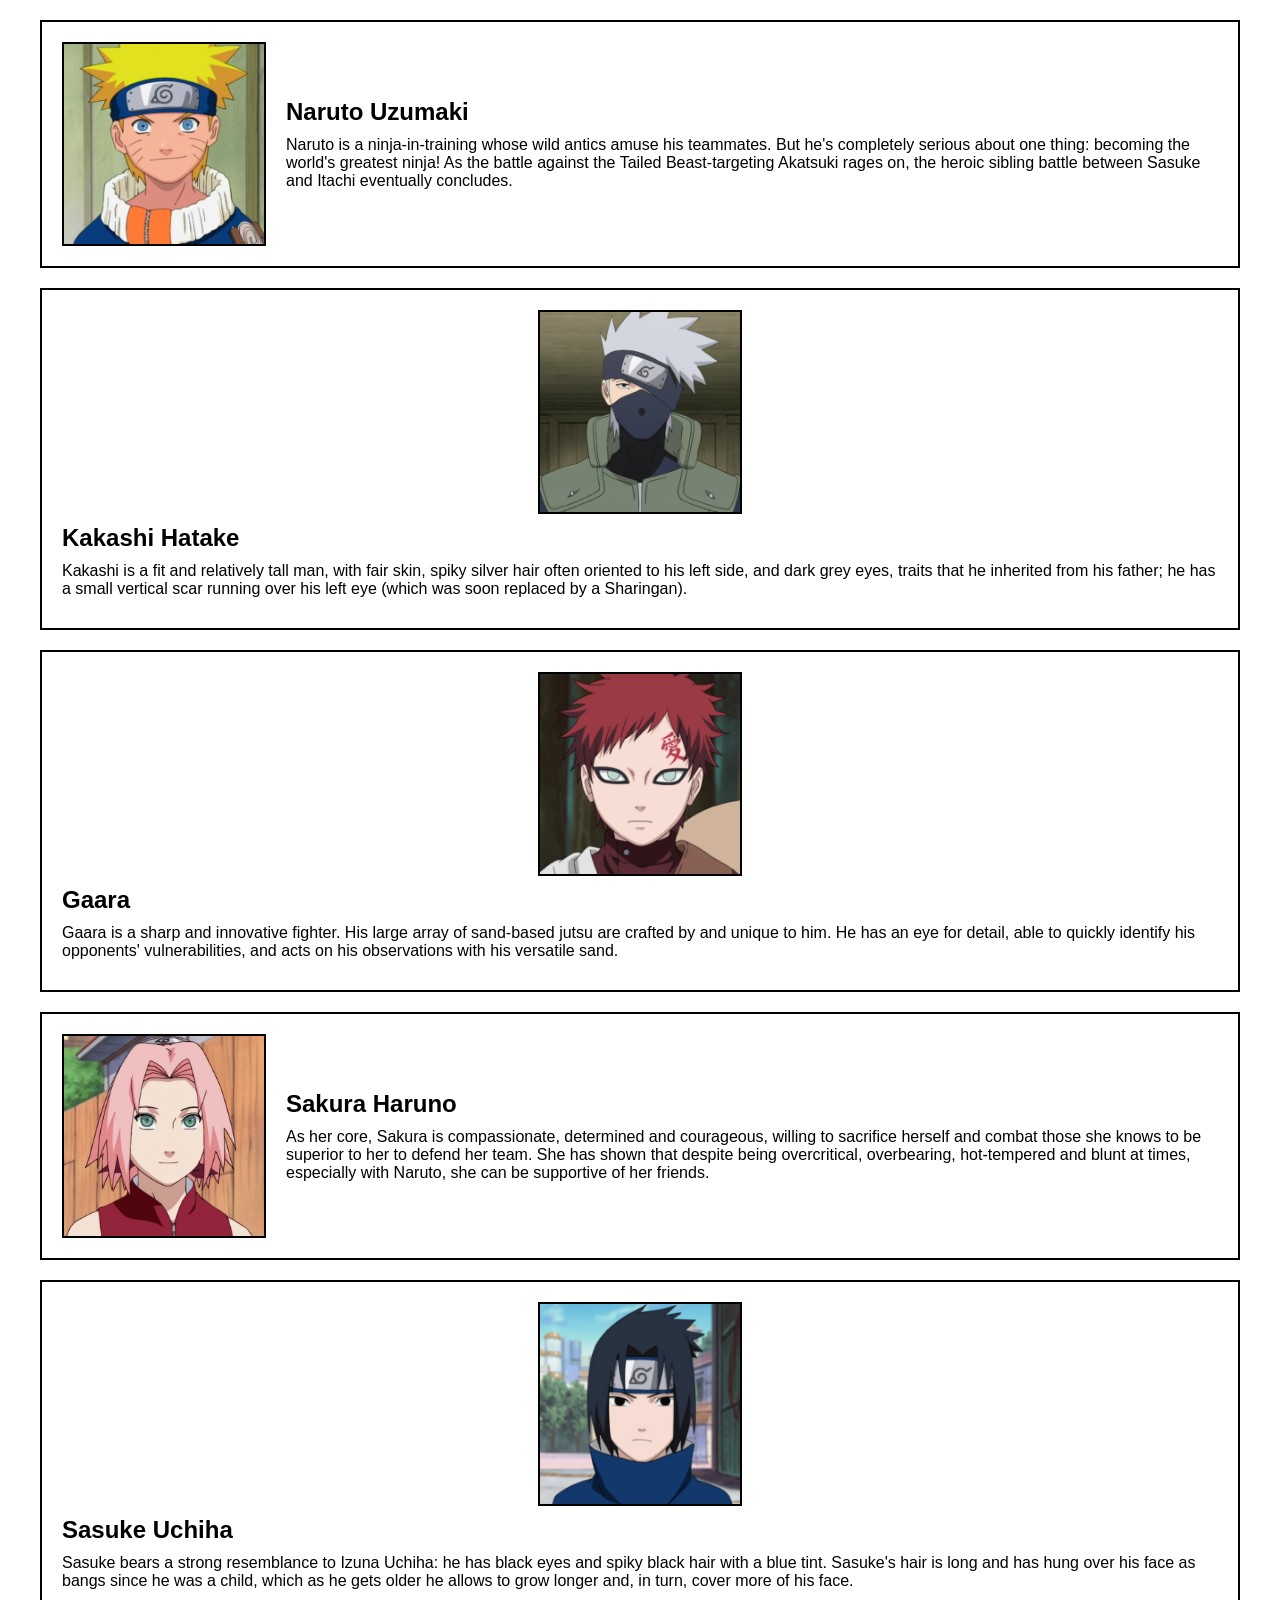
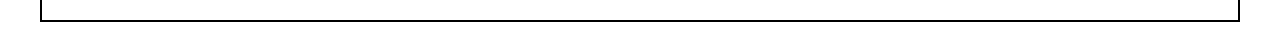
==== index.html @ 1c74bc89 "Update index.html" ====
<!DOCTYPE html>
<html lang="en">
<head>
    <meta charset="UTF-8">
    <meta name="viewport" content="width=device-width, initial-scale=1.0">
    <title>Naruto Shippuden Characters</title>
    <link rel="stylesheet" href="styles.css">
</head>
<body>
    <div class="container">
        <div class="character horizontal">
            <img src="naruto2.webp" alt="Character Image">
            <div>
                <h2>Naruto Uzumaki</h2>
                <p>Naruto is a ninja-in-training whose wild antics amuse his teammates. But he's completely serious about one thing: becoming the world's greatest ninja! As the battle against the Tailed Beast-targeting Akatsuki rages on, the heroic sibling battle between Sasuke and Itachi eventually concludes.</p>
            </div>
        </div>
        <div class="character">
            <img src="kakashi.webp" alt="Character Image">
            <div>
                <h2>Kakashi Hatake</h2>
                <p>Kakashi is a fit and relatively tall man, with fair skin, spiky silver hair often oriented to his left side, and dark grey eyes, traits that he inherited from his father; he has a small vertical scar running over his left eye (which was soon replaced by a Sharingan).</p>
            </div>
        </div>
        <div class="character">
            <img src="gaara.webp" alt="Character Image">
            <div>
                <h2>Gaara</h2>
                <p>Gaara is a sharp and innovative fighter. His large array of sand-based jutsu are crafted by and unique to him. He has an eye for detail, able to quickly identify his opponents' vulnerabilities, and acts on his observations with his versatile sand.</p>
            </div>
        </div>
        <div class="character horizontal">
            <img src="sakura.webp" alt="Character Image">
            <div>
                <h2>Sakura Haruno</h2>
                <p>As her core, Sakura is compassionate, determined and courageous, willing to sacrifice herself and combat those she knows to be superior to her to defend her team. She has shown that despite being overcritical, overbearing, hot-tempered and blunt at times, especially with Naruto, she can be supportive of her friends.</p>
            </div>
        </div>
        <div class="character">
            <img src="sasuke.webp" alt="Character Image">
            <div>
                <h2>Sasuke Uchiha</h2>
                <p>Sasuke bears a strong resemblance to Izuna Uchiha: he has black eyes and spiky black hair with a blue tint. Sasuke's hair is long and has hung over his face as bangs since he was a child, which as he gets older he allows to grow longer and, in turn, cover more of his face.</p>
            </div>
        </div>
    </div>
</body>
</html>
---- styles.css ----
body {
   font-family: Arial, sans-serif;
   margin: 0;
   padding: 0;
   display: flex;
   justify-content: center;
}
.container {
   display: flex;
   flex-direction: column;
   align-items: center;
   gap: 20px;
   padding: 20px;
   width: 100%;
   max-width: 1200px;
}
.character {
   display: flex;
   flex-direction: column;
   align-items: center;
   border: 2px solid #000;
   padding: 20px;
   width: 100%;
   box-sizing: border-box;
}
.character img {
   width: 200px;
   height: 200px;
   object-fit: cover;
   border: 2px solid #000;
}
.character.horizontal {
   flex-direction: row;
   justify-content: flex-start;
}
.character.horizontal img {
   margin-right: 20px;
}
.character div {
   text-align: left;
}
h2 {
   margin: 10px 0;
}
h3 {
   margin: 5px 0;
   color: #555;
}
p {
   margin: 10px 0;
}
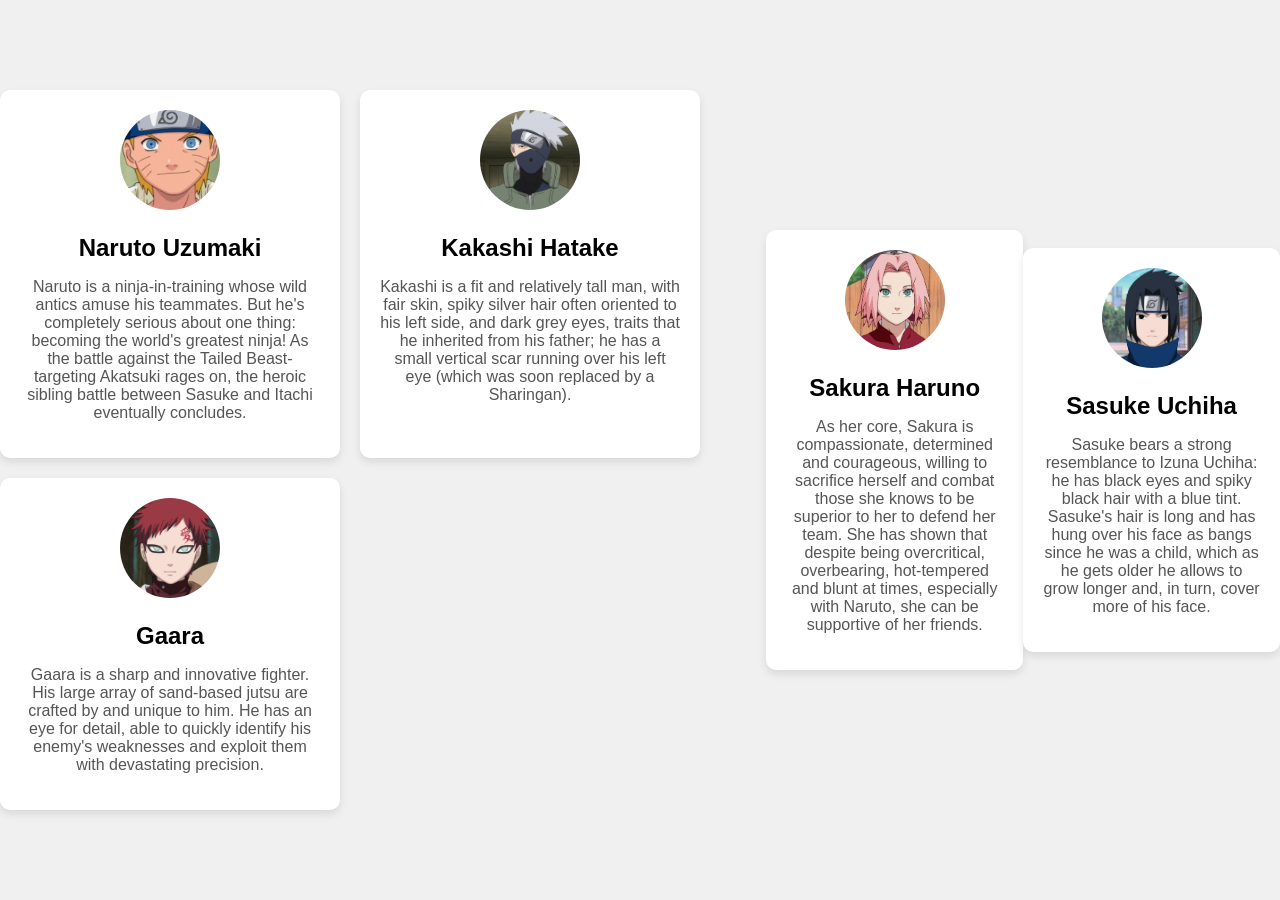
==== commit 5b487e00: "Update index.html" ====
--- a/index.html
+++ b/index.html
@@ -3,45 +3,37 @@
 <head>
     <meta charset="UTF-8">
     <meta name="viewport" content="width=device-width, initial-scale=1.0">
-    <title>Naruto Shippuden Characters</title>
+    <title>Character Profiles</title>
     <link rel="stylesheet" href="styles.css">
 </head>
 <body>
     <div class="container">
-        <div class="character horizontal">
-            <img src="naruto2.webp" alt="Character Image">
-            <div>
-                <h2>Naruto Uzumaki</h2>
-                <p>Naruto is a ninja-in-training whose wild antics amuse his teammates. But he's completely serious about one thing: becoming the world's greatest ninja! As the battle against the Tailed Beast-targeting Akatsuki rages on, the heroic sibling battle between Sasuke and Itachi eventually concludes.</p>
-            </div>
+        <div class="card">
+            <img src="naruto.webp" alt="Naruto Uzumaki">
+            <h2>Naruto Uzumaki</h2>
+            <p>Naruto is a ninja-in-training whose wild antics amuse his teammates. But he's completely serious about one thing: becoming the world's greatest ninja! As the battle against the Tailed Beast-targeting Akatsuki rages on, the heroic sibling battle between Sasuke and Itachi eventually concludes.</p>
         </div>
-        <div class="character">
-            <img src="kakashi.webp" alt="Character Image">
-            <div>
-                <h2>Kakashi Hatake</h2>
-                <p>Kakashi is a fit and relatively tall man, with fair skin, spiky silver hair often oriented to his left side, and dark grey eyes, traits that he inherited from his father; he has a small vertical scar running over his left eye (which was soon replaced by a Sharingan).</p>
-            </div>
+        <div class="card">
+            <img src="kakashi.webp" alt="Kakashi Hatake">
+            <h2>Kakashi Hatake</h2>
+            <p>Kakashi is a fit and relatively tall man, with fair skin, spiky silver hair often oriented to his left side, and dark grey eyes, traits that he inherited from his father; he has a small vertical scar running over his left eye (which was soon replaced by a Sharingan).</p>
         </div>
-        <div class="character">
-            <img src="gaara.webp" alt="Character Image">
-            <div>
-                <h2>Gaara</h2>
-                <p>Gaara is a sharp and innovative fighter. His large array of sand-based jutsu are crafted by and unique to him. He has an eye for detail, able to quickly identify his opponents' vulnerabilities, and acts on his observations with his versatile sand.</p>
-            </div>
+        <div class="card">
+            <img src="gaara.webp" alt="Gaara">
+            <h2>Gaara</h2>
+            <p>Gaara is a sharp and innovative fighter. His large array of sand-based jutsu are crafted by and unique to him. He has an eye for detail, able to quickly identify his enemy's weaknesses and exploit them with devastating precision.</p>
         </div>
-        <div class="character horizontal">
-            <img src="sakura.webp" alt="Character Image">
-            <div>
-                <h2>Sakura Haruno</h2>
-                <p>As her core, Sakura is compassionate, determined and courageous, willing to sacrifice herself and combat those she knows to be superior to her to defend her team. She has shown that despite being overcritical, overbearing, hot-tempered and blunt at times, especially with Naruto, she can be supportive of her friends.</p>
-            </div>
+    </div>
+      <div class="card">
+            <img src="sakura.webp" alt="Sakura">
+            <h2>Sakura Haruno</h2>
+            <p>As her core, Sakura is compassionate, determined and courageous, willing to sacrifice herself and combat those she knows to be superior to her to defend her team. She has shown that despite being overcritical, overbearing, hot-tempered and blunt at times, especially with Naruto, she can be supportive of her friends.</p>
         </div>
-        <div class="character">
-            <img src="sasuke.webp" alt="Character Image">
-            <div>
-                <h2>Sasuke Uchiha</h2>
-                <p>Sasuke bears a strong resemblance to Izuna Uchiha: he has black eyes and spiky black hair with a blue tint. Sasuke's hair is long and has hung over his face as bangs since he was a child, which as he gets older he allows to grow longer and, in turn, cover more of his face.</p>
-            </div>
+    <div class="card">
+            <img src="sasuke.webp" alt="Sasuke">
+            <h2>Sasuke Uchiha</h2>
+            <p>Sasuke bears a strong resemblance to Izuna Uchiha: he has black eyes and spiky black hair with a blue tint. Sasuke's hair is long and has hung over his face as bangs since he was a child, which as he gets older he allows to grow longer and, in turn, cover more of his face.</p>
+        </div>
         </div>
     </div>
 </body>
--- a/styles.css
+++ b/styles.css
@@ -1,51 +1,41 @@
 body {
-   font-family: Arial, sans-serif;
-   margin: 0;
-   padding: 0;
-   display: flex;
-   justify-content: center;
+    font-family: Arial, sans-serif;
+    background-color: #f0f0f0;
+    display: flex;
+    justify-content: center;
+    align-items: center;
+    height: 100vh;
+    margin: 0;
 }
+
 .container {
-   display: flex;
-   flex-direction: column;
-   align-items: center;
-   gap: 20px;
-   padding: 20px;
-   width: 100%;
-   max-width: 1200px;
+    display: flex;
+    flex-wrap: wrap;
+    gap: 20px;
 }
-.character {
-   display: flex;
-   flex-direction: column;
-   align-items: center;
-   border: 2px solid #000;
-   padding: 20px;
-   width: 100%;
-   box-sizing: border-box;
+
+.card {
+    background-color: white;
+    border-radius: 10px;
+    box-shadow: 0 4px 8px rgba(0, 0, 0, 0.1);
+    overflow: hidden;
+    width: 300px;
+    padding: 20px;
+    text-align: center;
 }
-.character img {
-   width: 200px;
-   height: 200px;
-   object-fit: cover;
-   border: 2px solid #000;
+
+.card img {
+    width: 100px;
+    height: 100px;
+    border-radius: 50%;
+    object-fit: cover;
+    margin-bottom: 20px;
 }
-.character.horizontal {
-   flex-direction: row;
-   justify-content: flex-start;
+
+.card h2 {
+    margin: 0 0 10px;
 }
-.character.horizontal img {
-   margin-right: 20px;
+
+.card p {
+    color: #555;
 }
-.character div {
-   text-align: left;
-}
-h2 {
-   margin: 10px 0;
-}
-h3 {
-   margin: 5px 0;
-   color: #555;
-}
-p {
-   margin: 10px 0;
-}
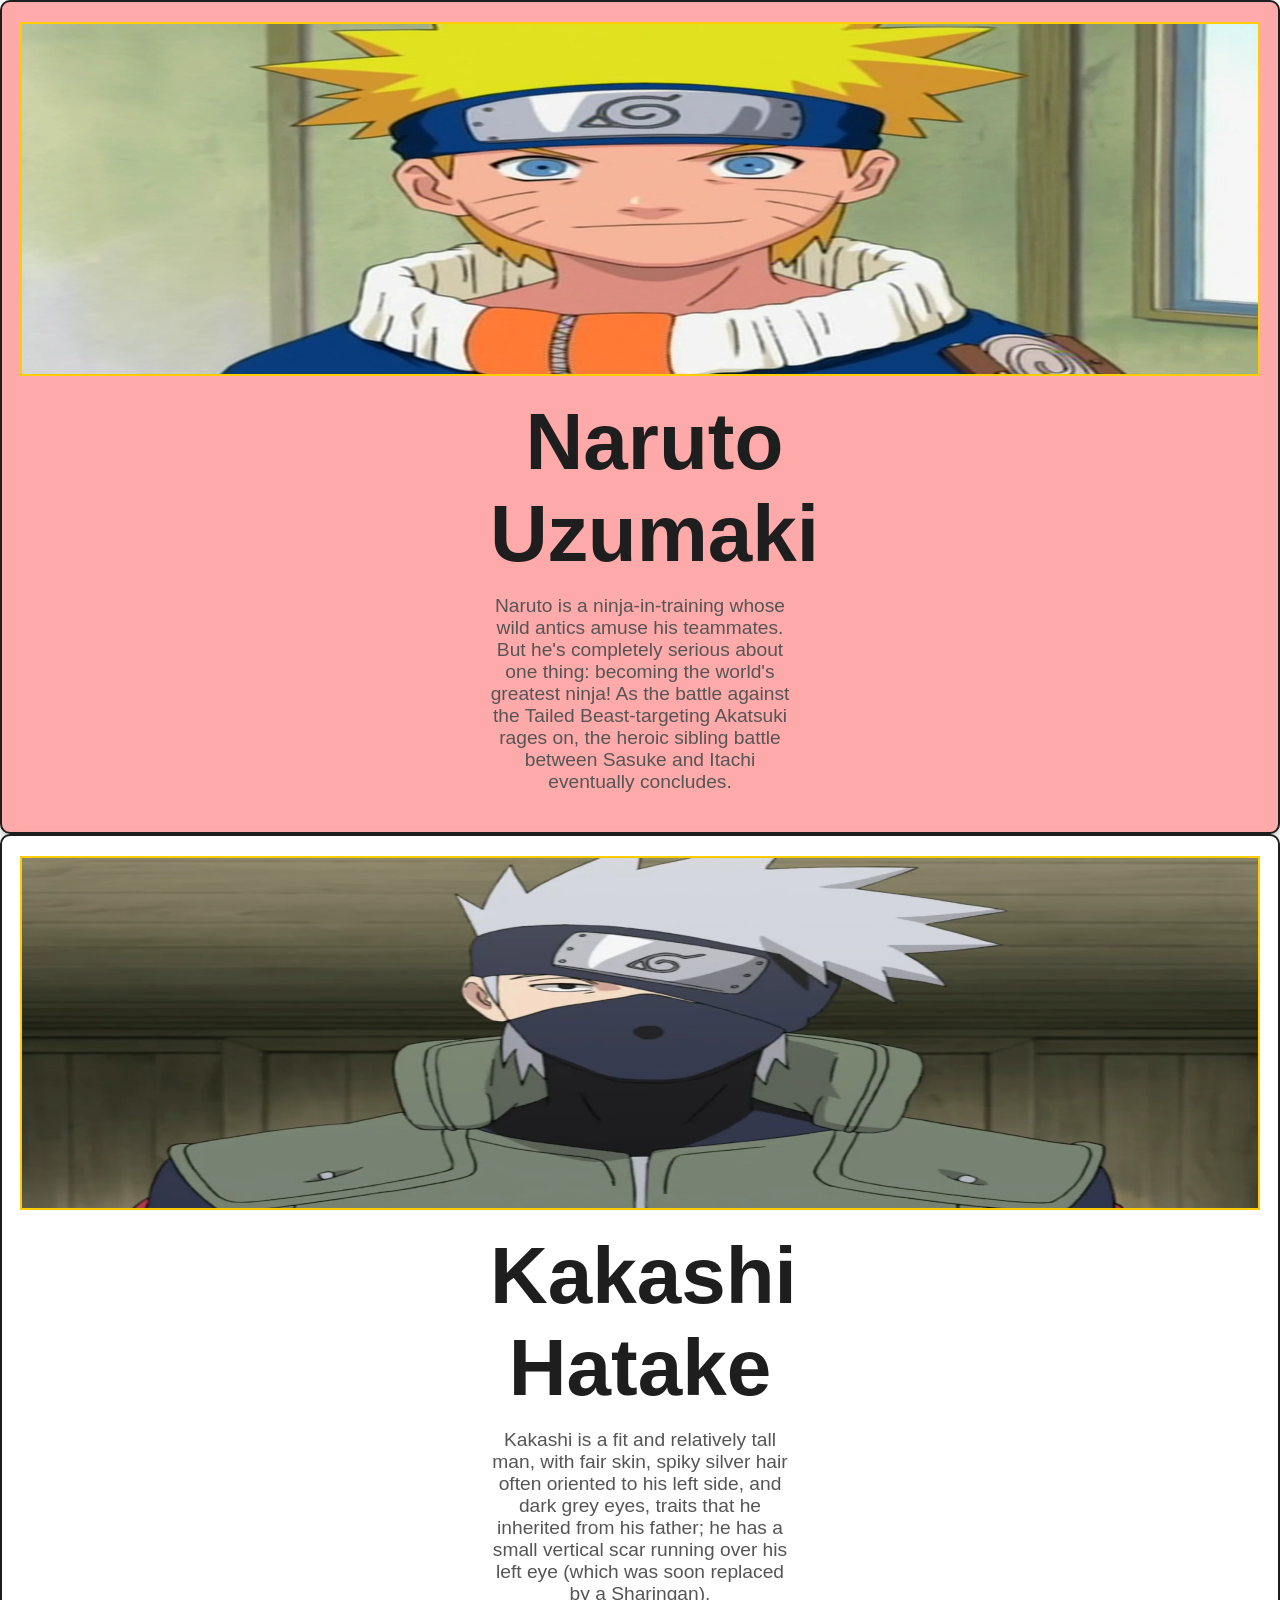
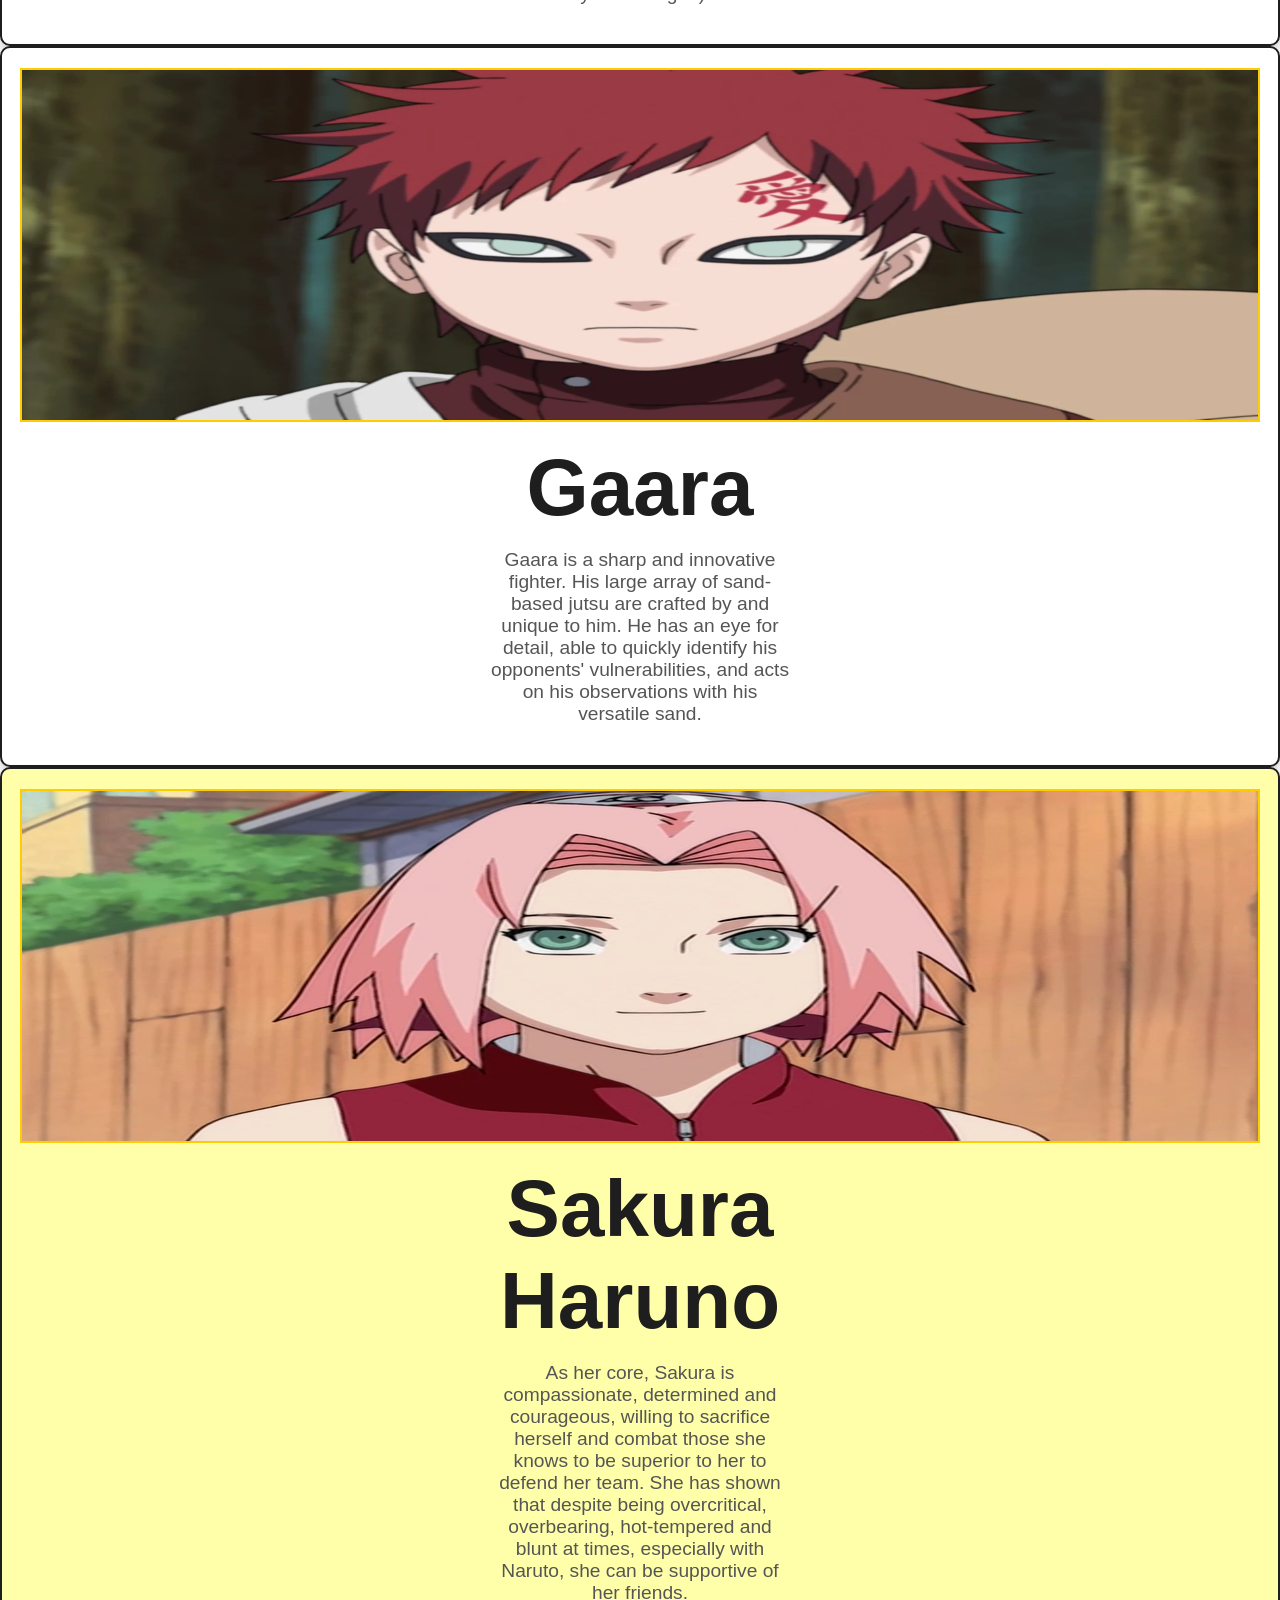
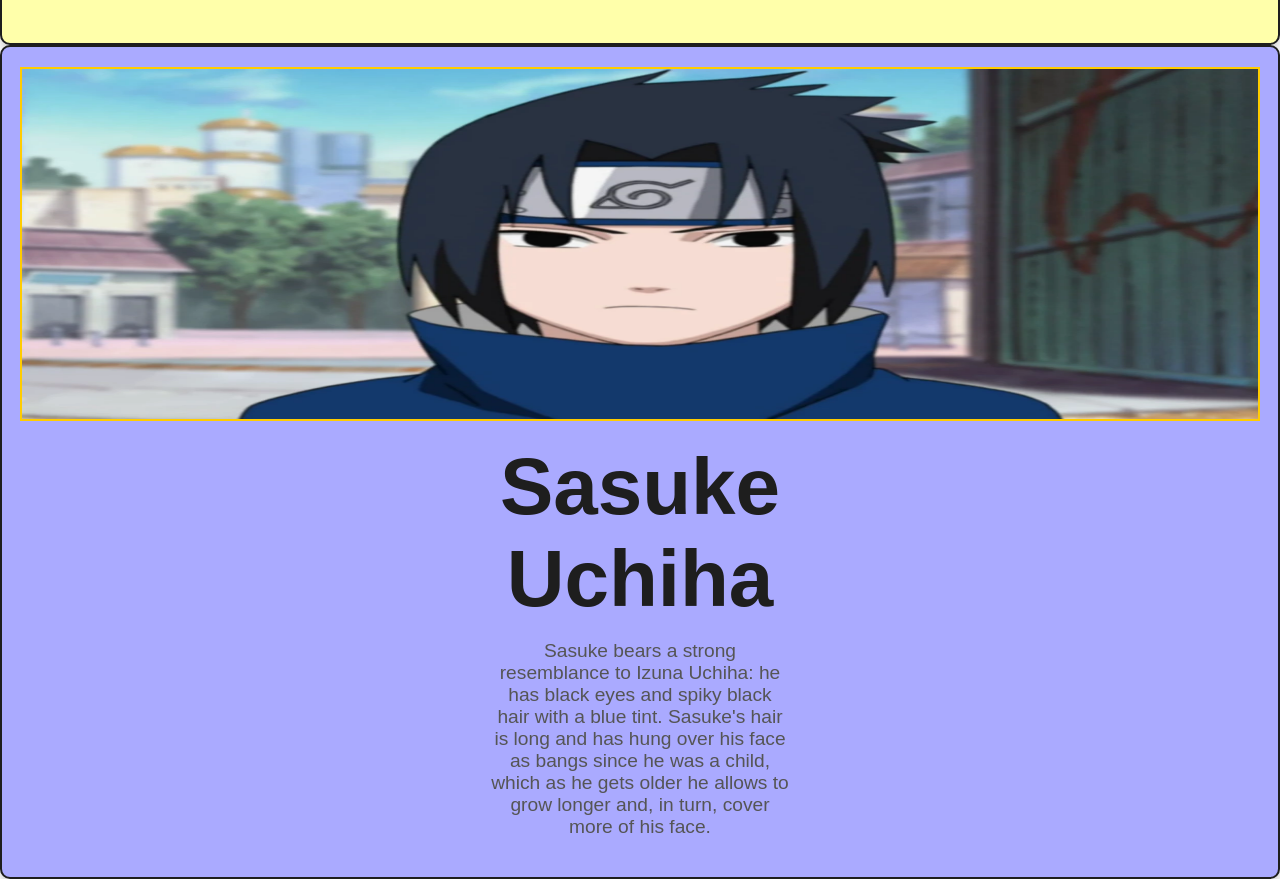
==== commit b9747120: "Update index.html" ====
--- a/index.html
+++ b/index.html
@@ -1,40 +1,48 @@
 <!DOCTYPE html>
 <html lang="en">
 <head>
-    <meta charset="UTF-8">
-    <meta name="viewport" content="width=device-width, initial-scale=1.0">
-    <title>Character Profiles</title>
-    <link rel="stylesheet" href="styles.css">
+<meta charset="UTF-8">
+<meta name="viewport" content="width=device-width, initial-scale=1.0">
+<title>Naruto Shippuden Characters</title>
+<link rel="stylesheet" href="styles.css">
 </head>
 <body>
-    <div class="container">
-        <div class="card">
-            <img src="naruto.webp" alt="Naruto Uzumaki">
-            <h2>Naruto Uzumaki</h2>
-            <p>Naruto is a ninja-in-training whose wild antics amuse his teammates. But he's completely serious about one thing: becoming the world's greatest ninja! As the battle against the Tailed Beast-targeting Akatsuki rages on, the heroic sibling battle between Sasuke and Itachi eventually concludes.</p>
-        </div>
-        <div class="card">
-            <img src="kakashi.webp" alt="Kakashi Hatake">
-            <h2>Kakashi Hatake</h2>
-            <p>Kakashi is a fit and relatively tall man, with fair skin, spiky silver hair often oriented to his left side, and dark grey eyes, traits that he inherited from his father; he has a small vertical scar running over his left eye (which was soon replaced by a Sharingan).</p>
-        </div>
-        <div class="card">
-            <img src="gaara.webp" alt="Gaara">
-            <h2>Gaara</h2>
-            <p>Gaara is a sharp and innovative fighter. His large array of sand-based jutsu are crafted by and unique to him. He has an eye for detail, able to quickly identify his enemy's weaknesses and exploit them with devastating precision.</p>
-        </div>
-    </div>
-      <div class="card">
-            <img src="sakura.webp" alt="Sakura">
-            <h2>Sakura Haruno</h2>
-            <p>As her core, Sakura is compassionate, determined and courageous, willing to sacrifice herself and combat those she knows to be superior to her to defend her team. She has shown that despite being overcritical, overbearing, hot-tempered and blunt at times, especially with Naruto, she can be supportive of her friends.</p>
-        </div>
-    <div class="card">
-            <img src="sasuke.webp" alt="Sasuke">
-            <h2>Sasuke Uchiha</h2>
-            <p>Sasuke bears a strong resemblance to Izuna Uchiha: he has black eyes and spiky black hair with a blue tint. Sasuke's hair is long and has hung over his face as bangs since he was a child, which as he gets older he allows to grow longer and, in turn, cover more of his face.</p>
-        </div>
-        </div>
-    </div>
+<div class="container">
+<div class="character horizontal">
+<img src="naruto2.webp" alt="Character Image">
+<div>
+<h2>Naruto Uzumaki</h2>
+<p>Naruto is a ninja-in-training whose wild antics amuse his teammates. But he's completely serious about one thing: becoming the world's greatest ninja! As the battle against the Tailed Beast-targeting Akatsuki rages on, the heroic sibling battle between Sasuke and Itachi eventually concludes.</p>
+</div>
+</div>
+<div class="character">
+<img src="kakashi.webp" alt="Character Image">
+<div>
+<h2>Kakashi Hatake</h2>
+<p>Kakashi is a fit and relatively tall man, with fair skin, spiky silver hair often oriented to his left side, and dark grey eyes, traits that he inherited from his father; he has a small vertical scar running over his left eye (which was soon replaced by a Sharingan).</p>
+</div>
+</div>
+<div class="character">
+<img src="gaara.webp" alt="Character Image">
+<div>
+<h2>Gaara</h2>
+<p>Gaara is a sharp and innovative fighter. His large array of sand-based jutsu are crafted by and unique to him. He has an eye for detail, able to quickly identify his opponents' vulnerabilities, and acts on his observations with his versatile sand.</p>
+</div>
+</div>
+<div class="character horizontal">
+<img src="sakura.webp" alt="Character Image">
+<div>
+<h2>Sakura Haruno</h2>
+<p>As her core, Sakura is compassionate, determined and courageous, willing to sacrifice herself and combat those she knows to be superior to her to defend her team. She has shown that despite being overcritical, overbearing, hot-tempered and blunt at times, especially with Naruto, she can be supportive of her friends.</p>
+</div>
+</div>
+<div class="character">
+<img src="sasuke.webp" alt="Character Image">
+<div>
+<h2>Sasuke Uchiha</h2>
+<p>Sasuke bears a strong resemblance to Izuna Uchiha: he has black eyes and spiky black hair with a blue tint. Sasuke's hair is long and has hung over his face as bangs since he was a child, which as he gets older he allows to grow longer and, in turn, cover more of his face.</p>
+</div>
+</div>
+</div>
 </body>
 </html>
--- a/styles.css
+++ b/styles.css
@@ -1,41 +1,144 @@
 body {
-    font-family: Arial, sans-serif;
-    background-color: #f0f0f0;
+    font-family: 'Franklin Gothic Medium', 'Arial Narrow', Arial, sans-serif;
+    margin: 0;
+    padding: 0;
+    background-color: #ffffff;
+    color: #333333;
+    font-size: 20px; 
+}
+ 
+.main-grid {
+    display: grid;
+    grid-template-columns: repeat(4, 1fr);
+    grid-template-rows: repeat(2, 1fr);
+    gap: 20px;
+    padding: 20px;
+}
+ 
+.character {
     display: flex;
-    justify-content: center;
-    align-items: center;
-    height: 100vh;
+    flex-direction: column; 
+    align-items: center; 
+    padding: 20px;
+    border: 2px solid #1e1e1e;
+    border-radius: 10px;
+    box-shadow: 0 4px 8px rgba(0, 0, 0, 0.2);
+    background-color: #ffffff; 
+}
+ 
+.character img {
+    width: 100%;
+    height: 350px;
+    margin-bottom: 20px; 
+    border: 2px solid #ffcc00;
+}
+ 
+.character div {
+    max-width: 300px;
+    text-align: center; 
+}
+ 
+.character h2,.character h3 {
     margin: 0;
 }
-
-.container {
-    display: flex;
-    flex-wrap: wrap;
-    gap: 20px;
+ 
+.character h2 {
+    font-size: 5rem; 
+    color: #1e1e1e;
 }
-
-.card {
-    background-color: white;
-    border-radius: 10px;
-    box-shadow: 0 4px 8px rgba(0, 0, 0, 0.1);
-    overflow: hidden;
-    width: 300px;
-    padding: 20px;
-    text-align: center;
+ 
+.character h3 {
+    font-size: 1.6rem; 
+    color: #777777;
 }
-
-.card img {
-    width: 100px;
-    height: 100px;
-    border-radius: 50%;
-    object-fit: cover;
-    margin-bottom: 20px;
+ 
+.character p {
+    margin-top: 15px;
+    font-size: 1.2rem; 
+    color: #555555;
 }
-
-.card h2 {
-    margin: 0 0 10px;
+ 
+.character:hover {
+    transform: translateY(-5px); 
+    box-shadow: 0 8px 16px rgba(0, 0, 0, 0.3); 
 }
-
-.card p {
-    color: #555;
+ 
+.character:nth-child(1) {
+    grid-column: span 2; 
+    background-color: #ffaaaa; 
 }
+ 
+.character:nth-child(1) img,.character:nth-child(1) h2 {
+    display: inline-block;
+    vertical-align: middle;
+}
+ 
+.character:nth-child(4) {
+    grid-column: 2 / 4; 
+    grid-row: 2; 
+    background-color: #ffffaa; 
+}
+ 
+.character:nth-child(4) img,.character:nth-child(4) h2 {
+    display: inline-block;
+    vertical-align: middle;
+}
+ 
+.character:nth-child(5) {
+    grid-column: 4; 
+    grid-row: 1 / 3; 
+    background-color: #aaaaff; 
+}
+ 
+.character:nth-child(5) img,.character:nth-child(5) h2 {
+    display: inline-block;
+    vertical-align: middle;
+}
+ 
+/* First Breakpoint */
+@media (max-width: 1024px) {
+    .main-grid {
+          grid-template-columns: repeat(2, 1fr);
+          grid-template-rows: auto;
+      }
+    .character {
+          width: 100%; 
+          margin-bottom: 20px; 
+      }
+    .character img {
+          width: 100%; 
+          height: auto;
+      }
+    .character img,.character h2 {
+          display: block;
+      }
+    .character:nth-child(5) {
+          grid-column: 1 / 3; 
+      }
+    .character:nth-child(5) img,.character:nth-child(5) h2 {
+          display: inline-block;
+          vertical-align: middle;
+      }
+  }
+}
+ 
+/* Second Breakpoint */
+@media (max-width: 480px) {
+    .container {
+       grid-template-columns: 1fr;
+     }
+    .character {
+       display: flex;
+       flex-direction: row;
+       align-items: center;
+       margin-bottom: 20px;
+     }
+    .character img {
+       width: 50px;
+       height: 50px;
+       margin-right: 10px;
+     }
+    .character h2 {
+       font-size: 18px;
+     }
+   }
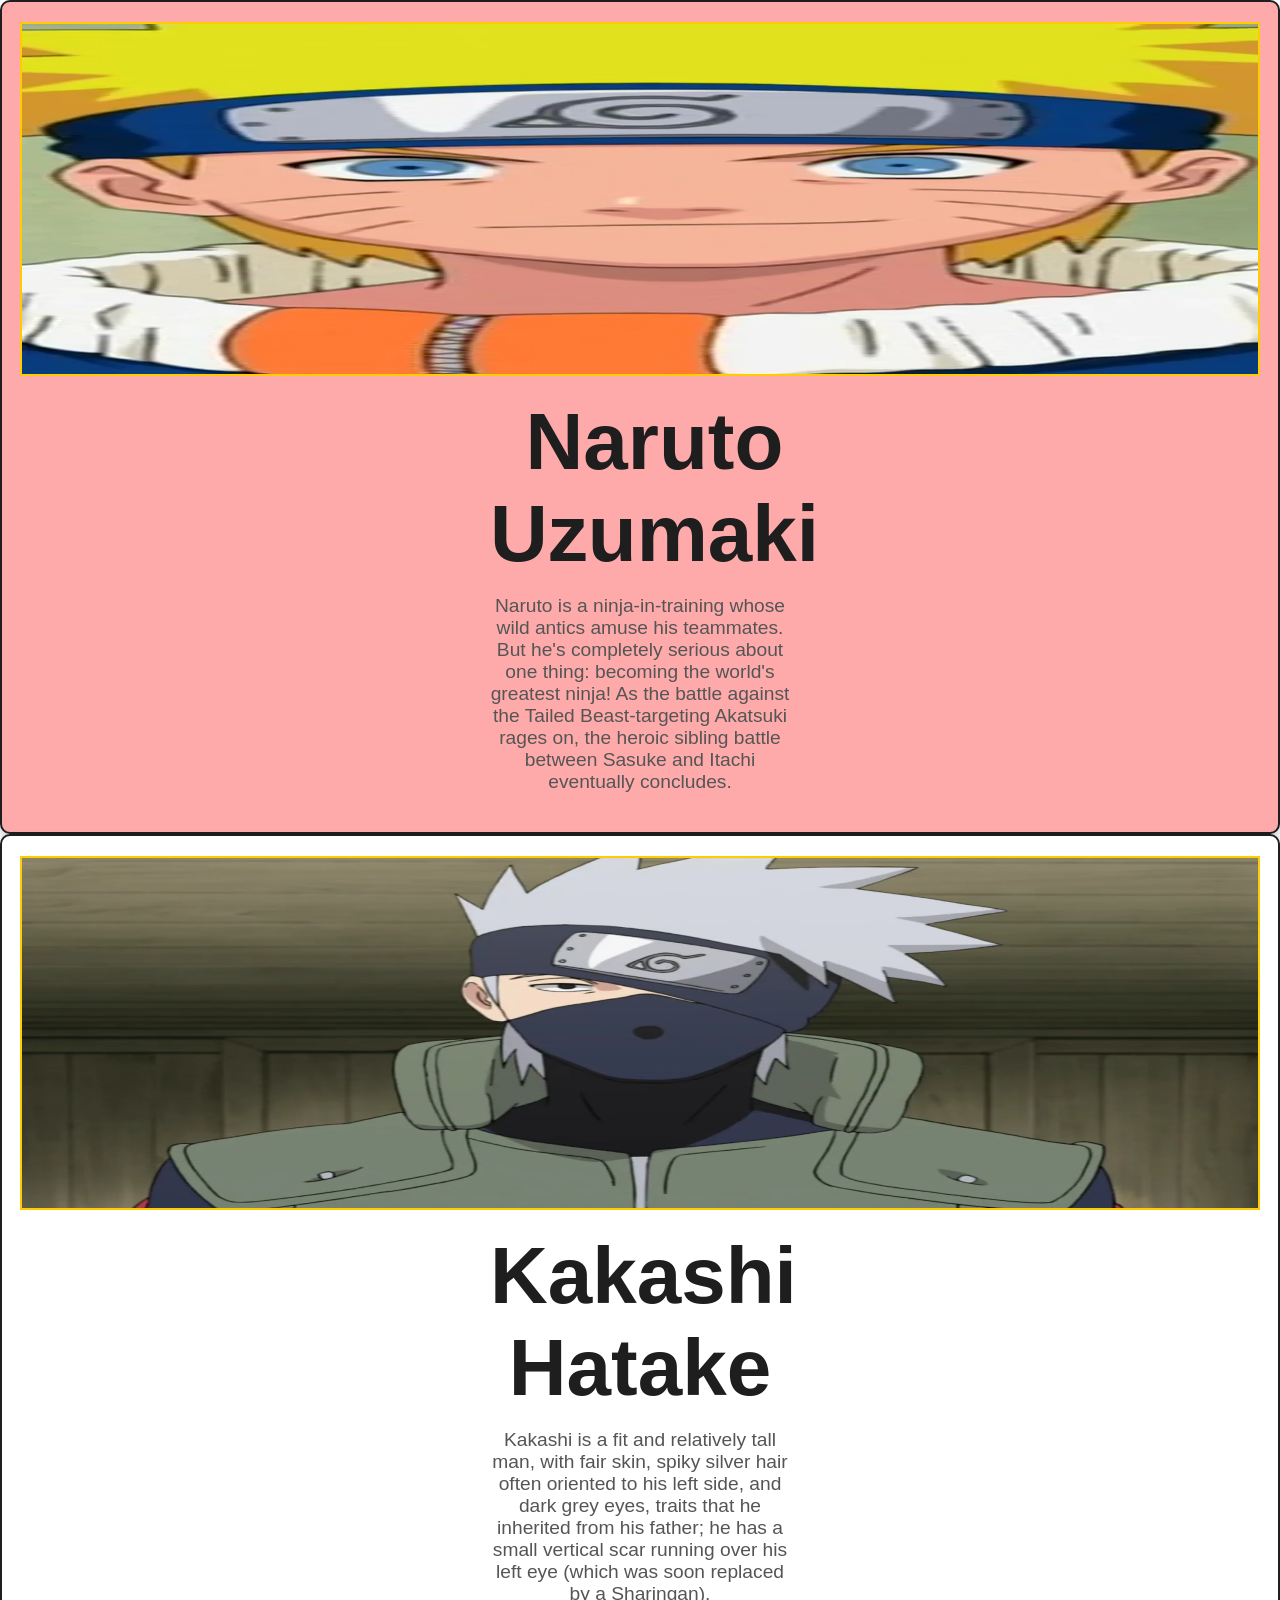
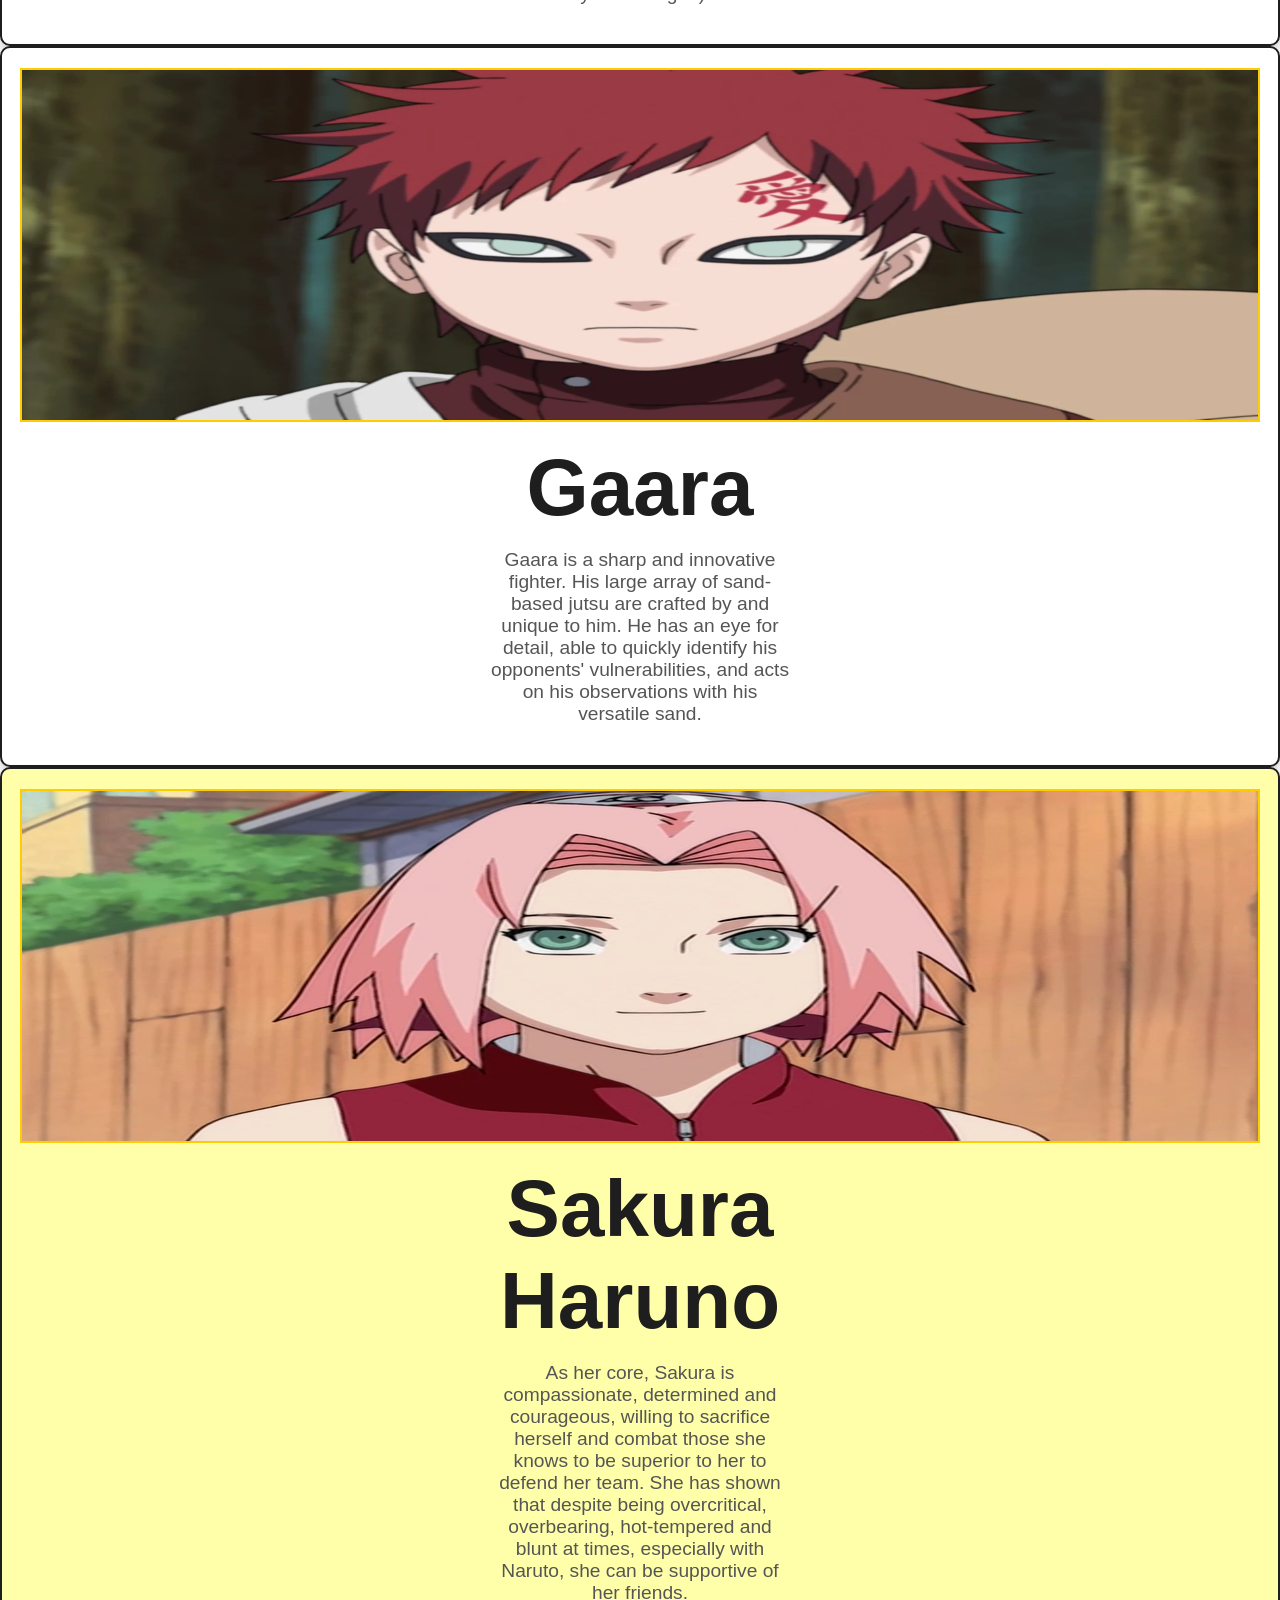
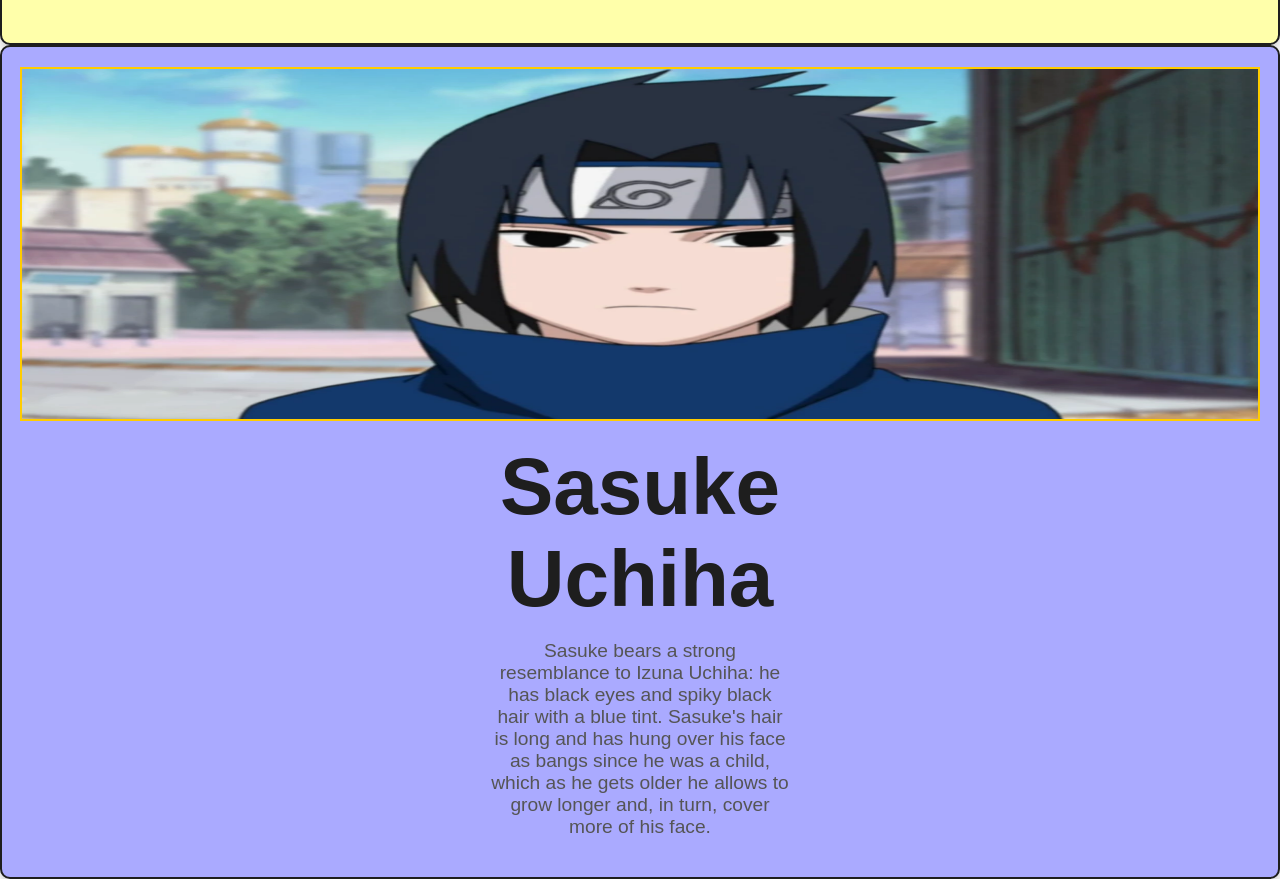
==== commit bbaf3ca0: "Update index.html" ====
--- a/index.html
+++ b/index.html
@@ -1,48 +1,48 @@
 <!DOCTYPE html>
 <html lang="en">
 <head>
-<meta charset="UTF-8">
-<meta name="viewport" content="width=device-width, initial-scale=1.0">
-<title>Naruto Shippuden Characters</title>
-<link rel="stylesheet" href="styles.css">
+    <meta charset="UTF-8">
+    <meta name="viewport" content="width=device-width, initial-scale=1.0">
+    <title>Naruto Characters</title>
+    <link rel="stylesheet" href="styles.css">
 </head>
 <body>
-<div class="container">
-<div class="character horizontal">
-<img src="naruto2.webp" alt="Character Image">
-<div>
-<h2>Naruto Uzumaki</h2>
-<p>Naruto is a ninja-in-training whose wild antics amuse his teammates. But he's completely serious about one thing: becoming the world's greatest ninja! As the battle against the Tailed Beast-targeting Akatsuki rages on, the heroic sibling battle between Sasuke and Itachi eventually concludes.</p>
-</div>
-</div>
-<div class="character">
-<img src="kakashi.webp" alt="Character Image">
-<div>
-<h2>Kakashi Hatake</h2>
-<p>Kakashi is a fit and relatively tall man, with fair skin, spiky silver hair often oriented to his left side, and dark grey eyes, traits that he inherited from his father; he has a small vertical scar running over his left eye (which was soon replaced by a Sharingan).</p>
-</div>
-</div>
-<div class="character">
-<img src="gaara.webp" alt="Character Image">
-<div>
-<h2>Gaara</h2>
-<p>Gaara is a sharp and innovative fighter. His large array of sand-based jutsu are crafted by and unique to him. He has an eye for detail, able to quickly identify his opponents' vulnerabilities, and acts on his observations with his versatile sand.</p>
-</div>
-</div>
-<div class="character horizontal">
-<img src="sakura.webp" alt="Character Image">
-<div>
-<h2>Sakura Haruno</h2>
-<p>As her core, Sakura is compassionate, determined and courageous, willing to sacrifice herself and combat those she knows to be superior to her to defend her team. She has shown that despite being overcritical, overbearing, hot-tempered and blunt at times, especially with Naruto, she can be supportive of her friends.</p>
-</div>
-</div>
-<div class="character">
-<img src="sasuke.webp" alt="Character Image">
-<div>
-<h2>Sasuke Uchiha</h2>
-<p>Sasuke bears a strong resemblance to Izuna Uchiha: he has black eyes and spiky black hair with a blue tint. Sasuke's hair is long and has hung over his face as bangs since he was a child, which as he gets older he allows to grow longer and, in turn, cover more of his face.</p>
-</div>
-</div>
-</div>
+    <div class="container">
+        <div class="character horizontal">
+            <img src="naruto.webp" alt="Character Image">
+            <div>
+                <h2>Naruto Uzumaki</h2>
+                <p>Naruto is a ninja-in-training whose wild antics amuse his teammates. But he's completely serious about one thing: becoming the world's greatest ninja! As the battle against the Tailed Beast-targeting Akatsuki rages on, the heroic sibling battle between Sasuke and Itachi eventually concludes.</p>
+            </div>
+        </div>
+        <div class="character">
+            <img src="kakashi.webp" alt="Character Image">
+            <div>
+                <h2>Kakashi Hatake</h2>
+                <p>Kakashi is a fit and relatively tall man, with fair skin, spiky silver hair often oriented to his left side, and dark grey eyes, traits that he inherited from his father; he has a small vertical scar running over his left eye (which was soon replaced by a Sharingan).</p>
+            </div>
+        </div>
+        <div class="character">
+            <img src="gaara.webp" alt="Character Image">
+            <div>
+                <h2>Gaara</h2>
+                <p>Gaara is a sharp and innovative fighter. His large array of sand-based jutsu are crafted by and unique to him. He has an eye for detail, able to quickly identify his opponents' vulnerabilities, and acts on his observations with his versatile sand.</p>
+            </div>
+        </div>
+        <div class="character horizontal">
+            <img src="sakura.webp" alt="Character Image">
+            <div>
+                <h2>Sakura Haruno</h2>
+                <p>As her core, Sakura is compassionate, determined and courageous, willing to sacrifice herself and combat those she knows to be superior to her to defend her team. She has shown that despite being overcritical, overbearing, hot-tempered and blunt at times, especially with Naruto, she can be supportive of her friends.</p>
+            </div>
+        </div>
+        <div class="character">
+            <img src="sasuke.webp" alt="Character Image">
+            <div>
+                <h2>Sasuke Uchiha</h2>
+                <p>Sasuke bears a strong resemblance to Izuna Uchiha: he has black eyes and spiky black hair with a blue tint. Sasuke's hair is long and has hung over his face as bangs since he was a child, which as he gets older he allows to grow longer and, in turn, cover more of his face.</p>
+            </div>
+        </div>
+    </div>
 </body>
 </html>
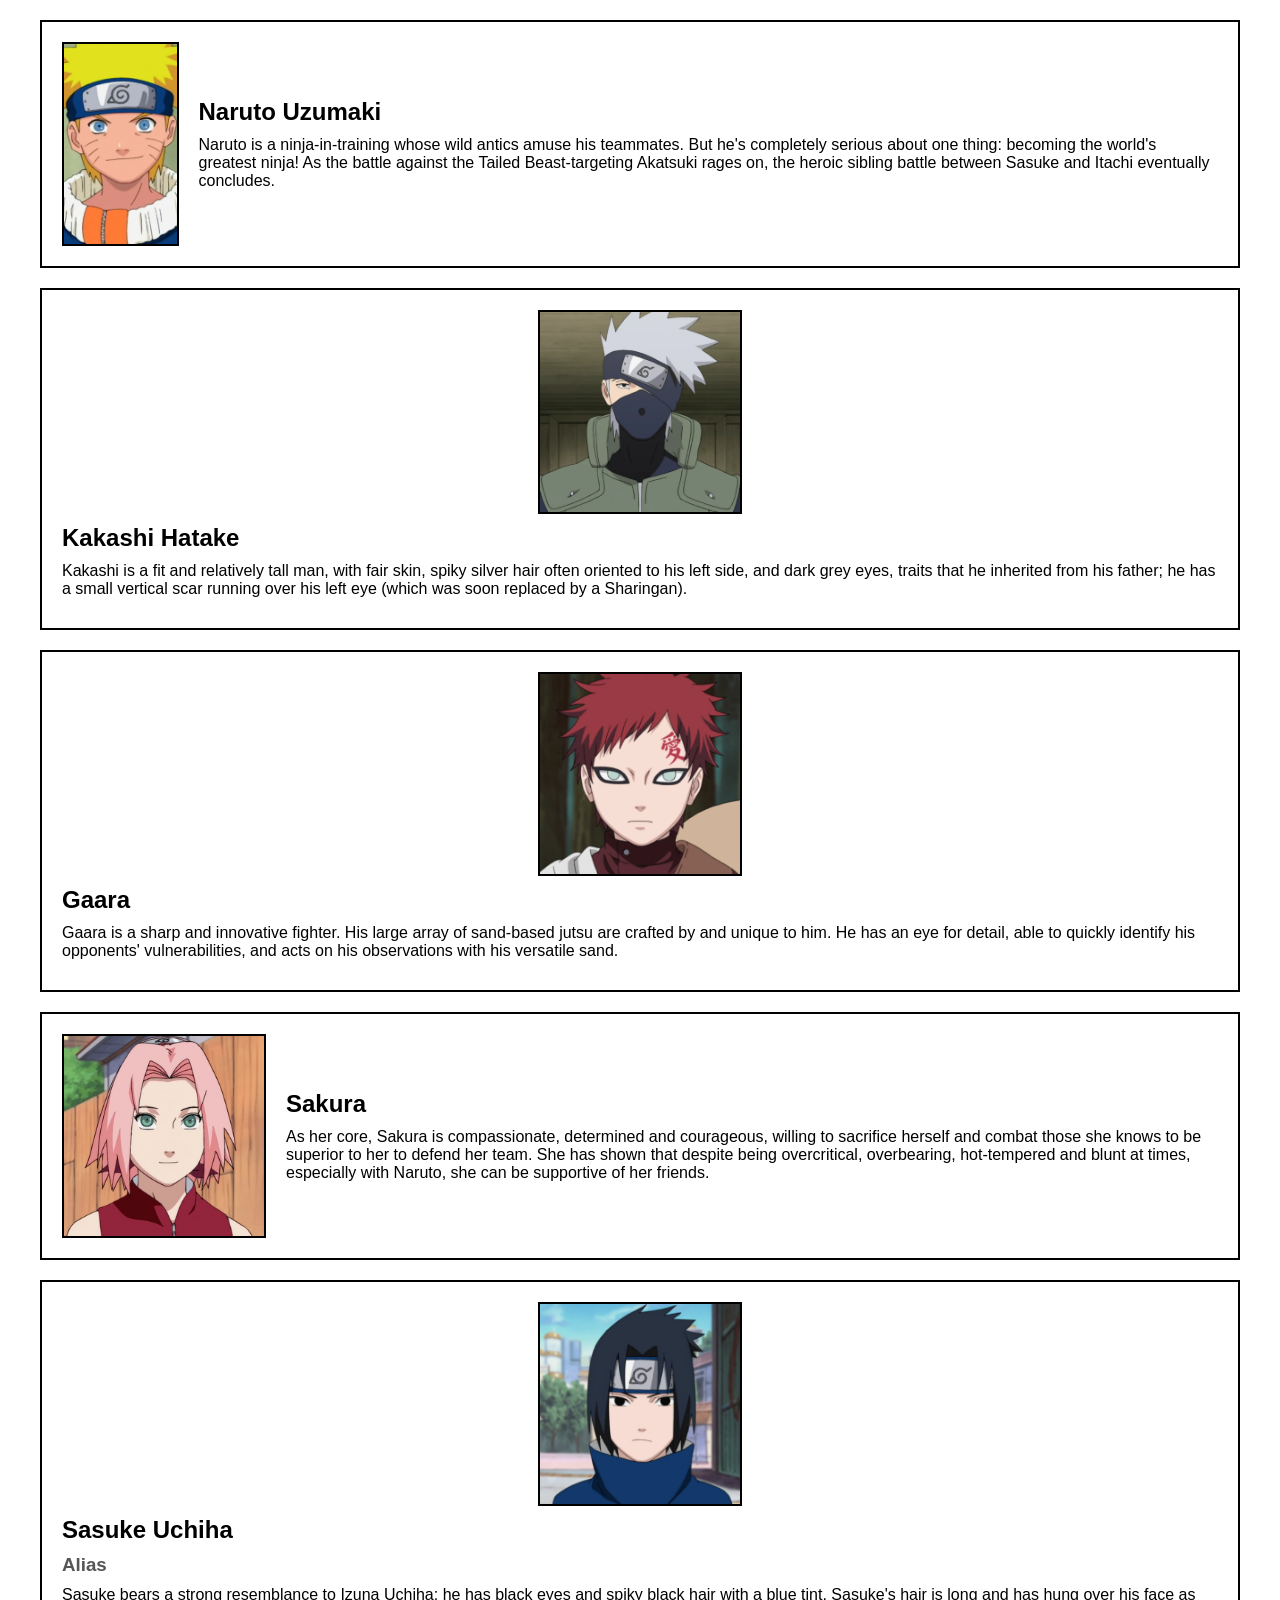
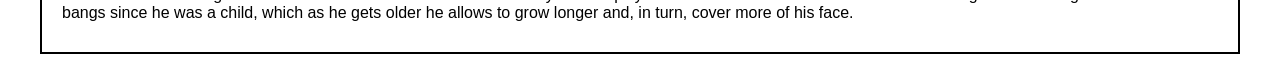
==== commit 4e7cf6f9: "Update index.html" ====
--- a/index.html
+++ b/index.html
@@ -1,48 +1,49 @@
 <!DOCTYPE html>
 <html lang="en">
 <head>
-    <meta charset="UTF-8">
-    <meta name="viewport" content="width=device-width, initial-scale=1.0">
-    <title>Naruto Characters</title>
-    <link rel="stylesheet" href="styles.css">
+<meta charset="UTF-8">
+<meta name="viewport" content="width=device-width, initial-scale=1.0">
+<title>Naruto Characters</title>
+<link rel="stylesheet" href="styles.css">
 </head>
 <body>
-    <div class="container">
-        <div class="character horizontal">
-            <img src="naruto.webp" alt="Character Image">
-            <div>
-                <h2>Naruto Uzumaki</h2>
-                <p>Naruto is a ninja-in-training whose wild antics amuse his teammates. But he's completely serious about one thing: becoming the world's greatest ninja! As the battle against the Tailed Beast-targeting Akatsuki rages on, the heroic sibling battle between Sasuke and Itachi eventually concludes.</p>
-            </div>
-        </div>
-        <div class="character">
-            <img src="kakashi.webp" alt="Character Image">
-            <div>
-                <h2>Kakashi Hatake</h2>
-                <p>Kakashi is a fit and relatively tall man, with fair skin, spiky silver hair often oriented to his left side, and dark grey eyes, traits that he inherited from his father; he has a small vertical scar running over his left eye (which was soon replaced by a Sharingan).</p>
-            </div>
-        </div>
-        <div class="character">
-            <img src="gaara.webp" alt="Character Image">
-            <div>
-                <h2>Gaara</h2>
-                <p>Gaara is a sharp and innovative fighter. His large array of sand-based jutsu are crafted by and unique to him. He has an eye for detail, able to quickly identify his opponents' vulnerabilities, and acts on his observations with his versatile sand.</p>
-            </div>
-        </div>
-        <div class="character horizontal">
-            <img src="sakura.webp" alt="Character Image">
-            <div>
-                <h2>Sakura Haruno</h2>
-                <p>As her core, Sakura is compassionate, determined and courageous, willing to sacrifice herself and combat those she knows to be superior to her to defend her team. She has shown that despite being overcritical, overbearing, hot-tempered and blunt at times, especially with Naruto, she can be supportive of her friends.</p>
-            </div>
-        </div>
-        <div class="character">
-            <img src="sasuke.webp" alt="Character Image">
-            <div>
-                <h2>Sasuke Uchiha</h2>
-                <p>Sasuke bears a strong resemblance to Izuna Uchiha: he has black eyes and spiky black hair with a blue tint. Sasuke's hair is long and has hung over his face as bangs since he was a child, which as he gets older he allows to grow longer and, in turn, cover more of his face.</p>
-            </div>
-        </div>
-    </div>
+<div class="container">
+<div class="character horizontal">
+<img src="naruto.webp" alt="Naruto">
+<div>
+<h2>Naruto Uzumaki</h2>
+<p>Naruto is a ninja-in-training whose wild antics amuse his teammates. But he's completely serious about one thing: becoming the world's greatest ninja! As the battle against the Tailed Beast-targeting Akatsuki rages on, the heroic sibling battle between Sasuke and Itachi eventually concludes.</p>
+</div>
+</div>
+<div class="character">
+<img src="kakashi.webp" alt="Kakashi">
+<div>
+<h2>Kakashi Hatake</h2>
+<p>Kakashi is a fit and relatively tall man, with fair skin, spiky silver hair often oriented to his left side, and dark grey eyes, traits that he inherited from his father; he has a small vertical scar running over his left eye (which was soon replaced by a Sharingan).</p>
+</div>
+</div>
+<div class="character">
+<img src="gaara.webp" alt="Gaara">
+<div>
+<h2>Gaara</h2>
+<p>Gaara is a sharp and innovative fighter. His large array of sand-based jutsu are crafted by and unique to him. He has an eye for detail, able to quickly identify his opponents' vulnerabilities, and acts on his observations with his versatile sand.</p>
+</div>
+</div>
+<div class="character horizontal">
+<img src="sakura.webp" alt="Sakura">
+<div>
+<h2>Sakura</h2>
+<p>As her core, Sakura is compassionate, determined and courageous, willing to sacrifice herself and combat those she knows to be superior to her to defend her team. She has shown that despite being overcritical, overbearing, hot-tempered and blunt at times, especially with Naruto, she can be supportive of her friends.</p>
+</div>
+</div>
+<div class="character">
+<img src="sasuke.webp" alt="Sasuke">
+<div>
+<h2>Sasuke Uchiha</h2>
+<h3>Alias</h3>
+<p>Sasuke bears a strong resemblance to Izuna Uchiha: he has black eyes and spiky black hair with a blue tint. Sasuke's hair is long and has hung over his face as bangs since he was a child, which as he gets older he allows to grow longer and, in turn, cover more of his face.</p>
+</div>
+</div>
+</div>
 </body>
 </html>
--- a/styles.css
+++ b/styles.css
@@ -1,144 +1,60 @@
 body {
-    font-family: 'Franklin Gothic Medium', 'Arial Narrow', Arial, sans-serif;
+    font-family: Arial, sans-serif;
     margin: 0;
     padding: 0;
-    background-color: #ffffff;
-    color: #333333;
-    font-size: 20px; 
+    display: flex;
+    justify-content: center;
 }
- 
-.main-grid {
-    display: grid;
-    grid-template-columns: repeat(4, 1fr);
-    grid-template-rows: repeat(2, 1fr);
+
+.container {
+    display: flex;
+    flex-direction: column;
+    align-items: center;
     gap: 20px;
     padding: 20px;
+    width: 100%;
+    max-width: 1200px;
 }
- 
+
 .character {
     display: flex;
-    flex-direction: column; 
-    align-items: center; 
+    flex-direction: column;
+    align-items: center;
+    border: 2px solid #000;
     padding: 20px;
-    border: 2px solid #1e1e1e;
-    border-radius: 10px;
-    box-shadow: 0 4px 8px rgba(0, 0, 0, 0.2);
-    background-color: #ffffff; 
+    width: 100%;
+    box-sizing: border-box;
 }
- 
+
 .character img {
-    width: 100%;
-    height: 350px;
-    margin-bottom: 20px; 
-    border: 2px solid #ffcc00;
+    width: 200px;
+    height: 200px;
+    object-fit: cover;
+    border: 2px solid #000;
 }
- 
+
+.character.horizontal {
+    flex-direction: row;
+    justify-content: flex-start;
+}
+
+.character.horizontal img {
+    margin-right: 20px;
+}
+
 .character div {
-    max-width: 300px;
-    text-align: center; 
+    text-align: left;
 }
- 
-.character h2,.character h3 {
-    margin: 0;
+
+h2 {
+    margin: 10px 0;
 }
- 
-.character h2 {
-    font-size: 5rem; 
-    color: #1e1e1e;
+
+h3 {
+    margin: 5px 0;
+    color: #555;
 }
- 
-.character h3 {
-    font-size: 1.6rem; 
-    color: #777777;
+
+p {
+    margin: 10px 0;
 }
- 
-.character p {
-    margin-top: 15px;
-    font-size: 1.2rem; 
-    color: #555555;
-}
- 
-.character:hover {
-    transform: translateY(-5px); 
-    box-shadow: 0 8px 16px rgba(0, 0, 0, 0.3); 
-}
- 
-.character:nth-child(1) {
-    grid-column: span 2; 
-    background-color: #ffaaaa; 
-}
- 
-.character:nth-child(1) img,.character:nth-child(1) h2 {
-    display: inline-block;
-    vertical-align: middle;
-}
- 
-.character:nth-child(4) {
-    grid-column: 2 / 4; 
-    grid-row: 2; 
-    background-color: #ffffaa; 
-}
- 
-.character:nth-child(4) img,.character:nth-child(4) h2 {
-    display: inline-block;
-    vertical-align: middle;
-}
- 
-.character:nth-child(5) {
-    grid-column: 4; 
-    grid-row: 1 / 3; 
-    background-color: #aaaaff; 
-}
- 
-.character:nth-child(5) img,.character:nth-child(5) h2 {
-    display: inline-block;
-    vertical-align: middle;
-}
- 
-/* First Breakpoint */
-@media (max-width: 1024px) {
-    .main-grid {
-          grid-template-columns: repeat(2, 1fr);
-          grid-template-rows: auto;
-      }
-    .character {
-          width: 100%; 
-          margin-bottom: 20px; 
-      }
-    .character img {
-          width: 100%; 
-          height: auto;
-      }
-    .character img,.character h2 {
-          display: block;
-      }
-    .character:nth-child(5) {
-          grid-column: 1 / 3; 
-      }
-    .character:nth-child(5) img,.character:nth-child(5) h2 {
-          display: inline-block;
-          vertical-align: middle;
-      }
-  }
-}
- 
-/* Second Breakpoint */
-@media (max-width: 480px) {
-    .container {
-       grid-template-columns: 1fr;
-     }
-    .character {
-       display: flex;
-       flex-direction: row;
-       align-items: center;
-       margin-bottom: 20px;
-     }
-    .character img {
-       width: 50px;
-       height: 50px;
-       margin-right: 10px;
-     }
-    .character h2 {
-       font-size: 18px;
-     }
-   }
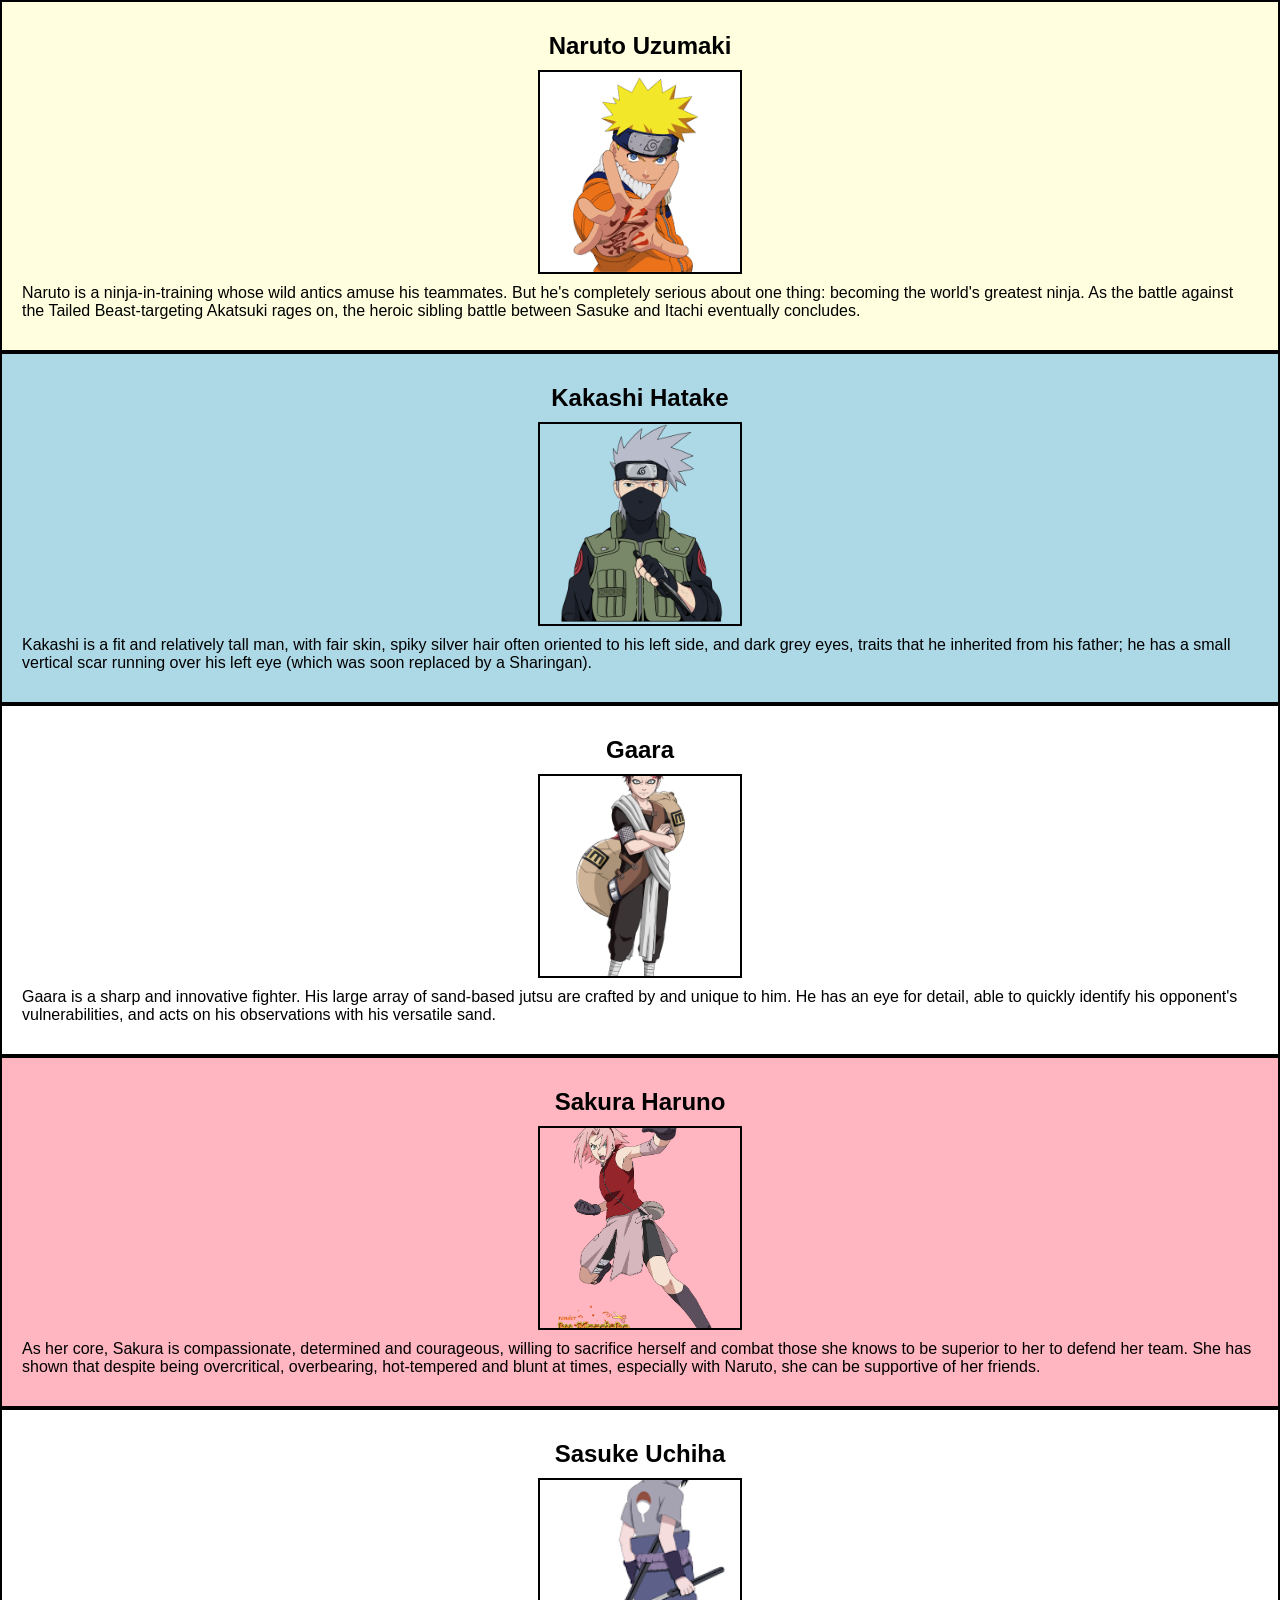
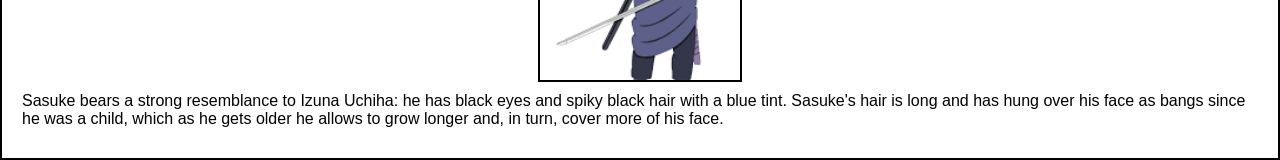
==== commit 1dd37abd: "Update index.html" ====
--- a/index.html
+++ b/index.html
@@ -1,49 +1,38 @@
 <!DOCTYPE html>
 <html lang="en">
 <head>
-<meta charset="UTF-8">
-<meta name="viewport" content="width=device-width, initial-scale=1.0">
-<title>Naruto Characters</title>
-<link rel="stylesheet" href="styles.css">
+    <meta charset="UTF-8">
+    <meta name="viewport" content="width=device-width, initial-scale=1.0">
+    <title>Character Profiles</title>
+    <link rel="stylesheet" href="styles.css">
 </head>
 <body>
-<div class="container">
-<div class="character horizontal">
-<img src="naruto.webp" alt="Naruto">
-<div>
-<h2>Naruto Uzumaki</h2>
-<p>Naruto is a ninja-in-training whose wild antics amuse his teammates. But he's completely serious about one thing: becoming the world's greatest ninja! As the battle against the Tailed Beast-targeting Akatsuki rages on, the heroic sibling battle between Sasuke and Itachi eventually concludes.</p>
-</div>
-</div>
-<div class="character">
-<img src="kakashi.webp" alt="Kakashi">
-<div>
-<h2>Kakashi Hatake</h2>
-<p>Kakashi is a fit and relatively tall man, with fair skin, spiky silver hair often oriented to his left side, and dark grey eyes, traits that he inherited from his father; he has a small vertical scar running over his left eye (which was soon replaced by a Sharingan).</p>
-</div>
-</div>
-<div class="character">
-<img src="gaara.webp" alt="Gaara">
-<div>
-<h2>Gaara</h2>
-<p>Gaara is a sharp and innovative fighter. His large array of sand-based jutsu are crafted by and unique to him. He has an eye for detail, able to quickly identify his opponents' vulnerabilities, and acts on his observations with his versatile sand.</p>
-</div>
-</div>
-<div class="character horizontal">
-<img src="sakura.webp" alt="Sakura">
-<div>
-<h2>Sakura</h2>
-<p>As her core, Sakura is compassionate, determined and courageous, willing to sacrifice herself and combat those she knows to be superior to her to defend her team. She has shown that despite being overcritical, overbearing, hot-tempered and blunt at times, especially with Naruto, she can be supportive of her friends.</p>
-</div>
-</div>
-<div class="character">
-<img src="sasuke.webp" alt="Sasuke">
-<div>
-<h2>Sasuke Uchiha</h2>
-<h3>Alias</h3>
-<p>Sasuke bears a strong resemblance to Izuna Uchiha: he has black eyes and spiky black hair with a blue tint. Sasuke's hair is long and has hung over his face as bangs since he was a child, which as he gets older he allows to grow longer and, in turn, cover more of his face.</p>
-</div>
-</div>
-</div>
+    <div class="character-container">
+        <div class="character" style="background-color: lightyellow;">
+            <h2>Naruto Uzumaki</h2>
+            <img src="naruto.png" alt="Naruto Uzumaki">
+            <p>Naruto is a ninja-in-training whose wild antics amuse his teammates. But he's completely serious about one thing: becoming the world's greatest ninja. As the battle against the Tailed Beast-targeting Akatsuki rages on, the heroic sibling battle between Sasuke and Itachi eventually concludes.</p>
+        </div>
+        <div class="character" style="background-color: lightblue;">
+            <h2>Kakashi Hatake</h2>
+            <img src="kakashi.png" alt="Kakashi Hatake">
+            <p>Kakashi is a fit and relatively tall man, with fair skin, spiky silver hair often oriented to his left side, and dark grey eyes, traits that he inherited from his father; he has a small vertical scar running over his left eye (which was soon replaced by a Sharingan).</p>
+        </div>
+        <div class="character" style="background-color: lightred;">
+            <h2>Gaara</h2>
+            <img src="gaara.png" alt="Gaara">
+            <p>Gaara is a sharp and innovative fighter. His large array of sand-based jutsu are crafted by and unique to him. He has an eye for detail, able to quickly identify his opponent's vulnerabilities, and acts on his observations with his versatile sand.</p>
+        </div>
+        <div class="character" style="background-color: lightpink;">
+            <h2>Sakura Haruno</h2>
+            <img src="sakura.png" alt="Sakura Haruno">
+            <p>As her core, Sakura is compassionate, determined and courageous, willing to sacrifice herself and combat those she knows to be superior to her to defend her team. She has shown that despite being overcritical, overbearing, hot-tempered and blunt at times, especially with Naruto, she can be supportive of her friends.</p>
+        </div>
+        <div class="character" style="background-color: lightpurple;">
+            <h2>Sasuke Uchiha</h2>
+            <img src="sasuke.png" alt="Sasuke Uchiha">
+            <p>Sasuke bears a strong resemblance to Izuna Uchiha: he has black eyes and spiky black hair with a blue tint. Sasuke's hair is long and has hung over his face as bangs since he was a child, which as he gets older he allows to grow longer and, in turn, cover more of his face.</p>
+        </div>
+    </div>
 </body>
 </html>
--- a/styles.css
+++ b/styles.css
@@ -1,60 +1,51 @@
 body {
-    font-family: Arial, sans-serif;
-    margin: 0;
-    padding: 0;
-    display: flex;
-    justify-content: center;
+   font-family: Arial, sans-serif;
+   margin: 0;
+   padding: 0;
+   display: flex;
+   justify-content: center;
 }
-
 .container {
-    display: flex;
-    flex-direction: column;
-    align-items: center;
-    gap: 20px;
-    padding: 20px;
-    width: 100%;
-    max-width: 1200px;
+   display: flex;
+   flex-direction: column;
+   align-items: center;
+   gap: 20px;
+   padding: 20px;
+   width: 100%;
+   max-width: 1200px;
 }
-
 .character {
-    display: flex;
-    flex-direction: column;
-    align-items: center;
-    border: 2px solid #000;
-    padding: 20px;
-    width: 100%;
-    box-sizing: border-box;
+   display: flex;
+   flex-direction: column;
+   align-items: center;
+   border: 2px solid #000;
+   padding: 20px;
+   width: 100%;
+   box-sizing: border-box;
 }
-
 .character img {
-    width: 200px;
-    height: 200px;
-    object-fit: cover;
-    border: 2px solid #000;
+   width: 200px;
+   height: 200px;
+   object-fit: cover;
+   border: 2px solid #000;
 }
-
 .character.horizontal {
-    flex-direction: row;
-    justify-content: flex-start;
+   flex-direction: row;
+   justify-content: flex-start;
 }
-
 .character.horizontal img {
-    margin-right: 20px;
+   margin-right: 20px;
 }
-
 .character div {
-    text-align: left;
+   text-align: left;
 }
-
 h2 {
-    margin: 10px 0;
+   margin: 10px 0;
 }
-
 h3 {
-    margin: 5px 0;
-    color: #555;
+   margin: 5px 0;
+   color: #555;
 }
-
 p {
-    margin: 10px 0;
+   margin: 10px 0;
 }
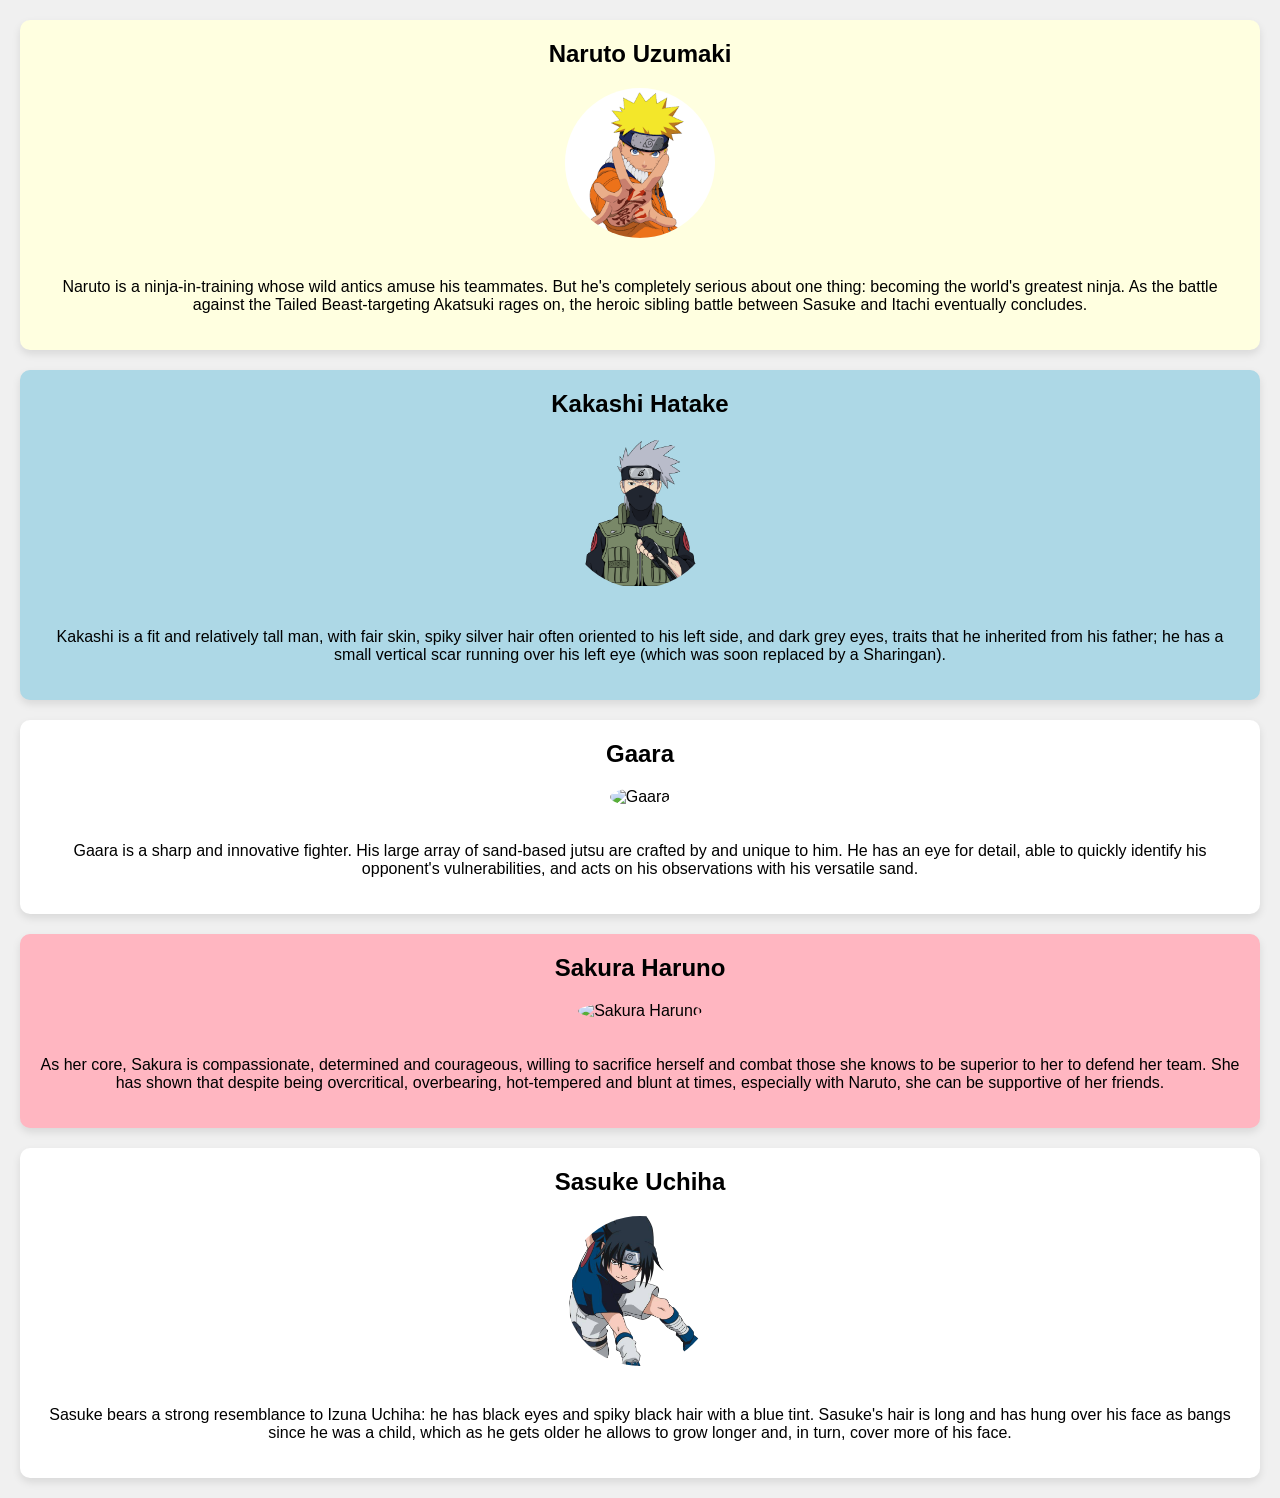
==== commit 8f30bffa: "Update index.html" ====
--- a/index.html
+++ b/index.html
@@ -20,17 +20,17 @@
         </div>
         <div class="character" style="background-color: lightred;">
             <h2>Gaara</h2>
-            <img src="gaara.png" alt="Gaara">
+            <img src="gaara2.png" alt="Gaara">
             <p>Gaara is a sharp and innovative fighter. His large array of sand-based jutsu are crafted by and unique to him. He has an eye for detail, able to quickly identify his opponent's vulnerabilities, and acts on his observations with his versatile sand.</p>
         </div>
         <div class="character" style="background-color: lightpink;">
             <h2>Sakura Haruno</h2>
-            <img src="sakura.png" alt="Sakura Haruno">
+            <img src="sakura2.png" alt="Sakura Haruno">
             <p>As her core, Sakura is compassionate, determined and courageous, willing to sacrifice herself and combat those she knows to be superior to her to defend her team. She has shown that despite being overcritical, overbearing, hot-tempered and blunt at times, especially with Naruto, she can be supportive of her friends.</p>
         </div>
         <div class="character" style="background-color: lightpurple;">
             <h2>Sasuke Uchiha</h2>
-            <img src="sasuke.png" alt="Sasuke Uchiha">
+            <img src="sasuke2.png" alt="Sasuke Uchiha">
             <p>Sasuke bears a strong resemblance to Izuna Uchiha: he has black eyes and spiky black hair with a blue tint. Sasuke's hair is long and has hung over his face as bangs since he was a child, which as he gets older he allows to grow longer and, in turn, cover more of his face.</p>
         </div>
     </div>
--- a/styles.css
+++ b/styles.css
@@ -1,51 +1,32 @@
 body {
-   font-family: Arial, sans-serif;
-   margin: 0;
-   padding: 0;
-   display: flex;
-   justify-content: center;
+    font-family: Arial, sans-serif;
+    background-color: #f0f0f0;
+    margin: 0;
+    padding: 20px;
 }
-.container {
-   display: flex;
-   flex-direction: column;
-   align-items: center;
-   gap: 20px;
-   padding: 20px;
-   width: 100%;
-   max-width: 1200px;
+
+.character-container {
+    display: grid;
+    grid-template-columns: 1fr;
+    gap: 20px;
 }
+
 .character {
-   display: flex;
-   flex-direction: column;
-   align-items: center;
-   border: 2px solid #000;
-   padding: 20px;
-   width: 100%;
-   box-sizing: border-box;
+    padding: 20px;
+    border-radius: 10px;
+    box-shadow: 0 4px 8px rgba(0, 0, 0, 0.1);
+    background-color: #fff;
+    text-align: center;
 }
+
+.character h2 {
+    margin-top: 0;
+}
+
 .character img {
-   width: 200px;
-   height: 200px;
-   object-fit: cover;
-   border: 2px solid #000;
+    width: 150px;
+    height: 150px;
+    border-radius: 50%;
+    object-fit: cover;
+    margin-bottom: 20px;
 }
-.character.horizontal {
-   flex-direction: row;
-   justify-content: flex-start;
-}
-.character.horizontal img {
-   margin-right: 20px;
-}
-.character div {
-   text-align: left;
-}
-h2 {
-   margin: 10px 0;
-}
-h3 {
-   margin: 5px 0;
-   color: #555;
-}
-p {
-   margin: 10px 0;
-}
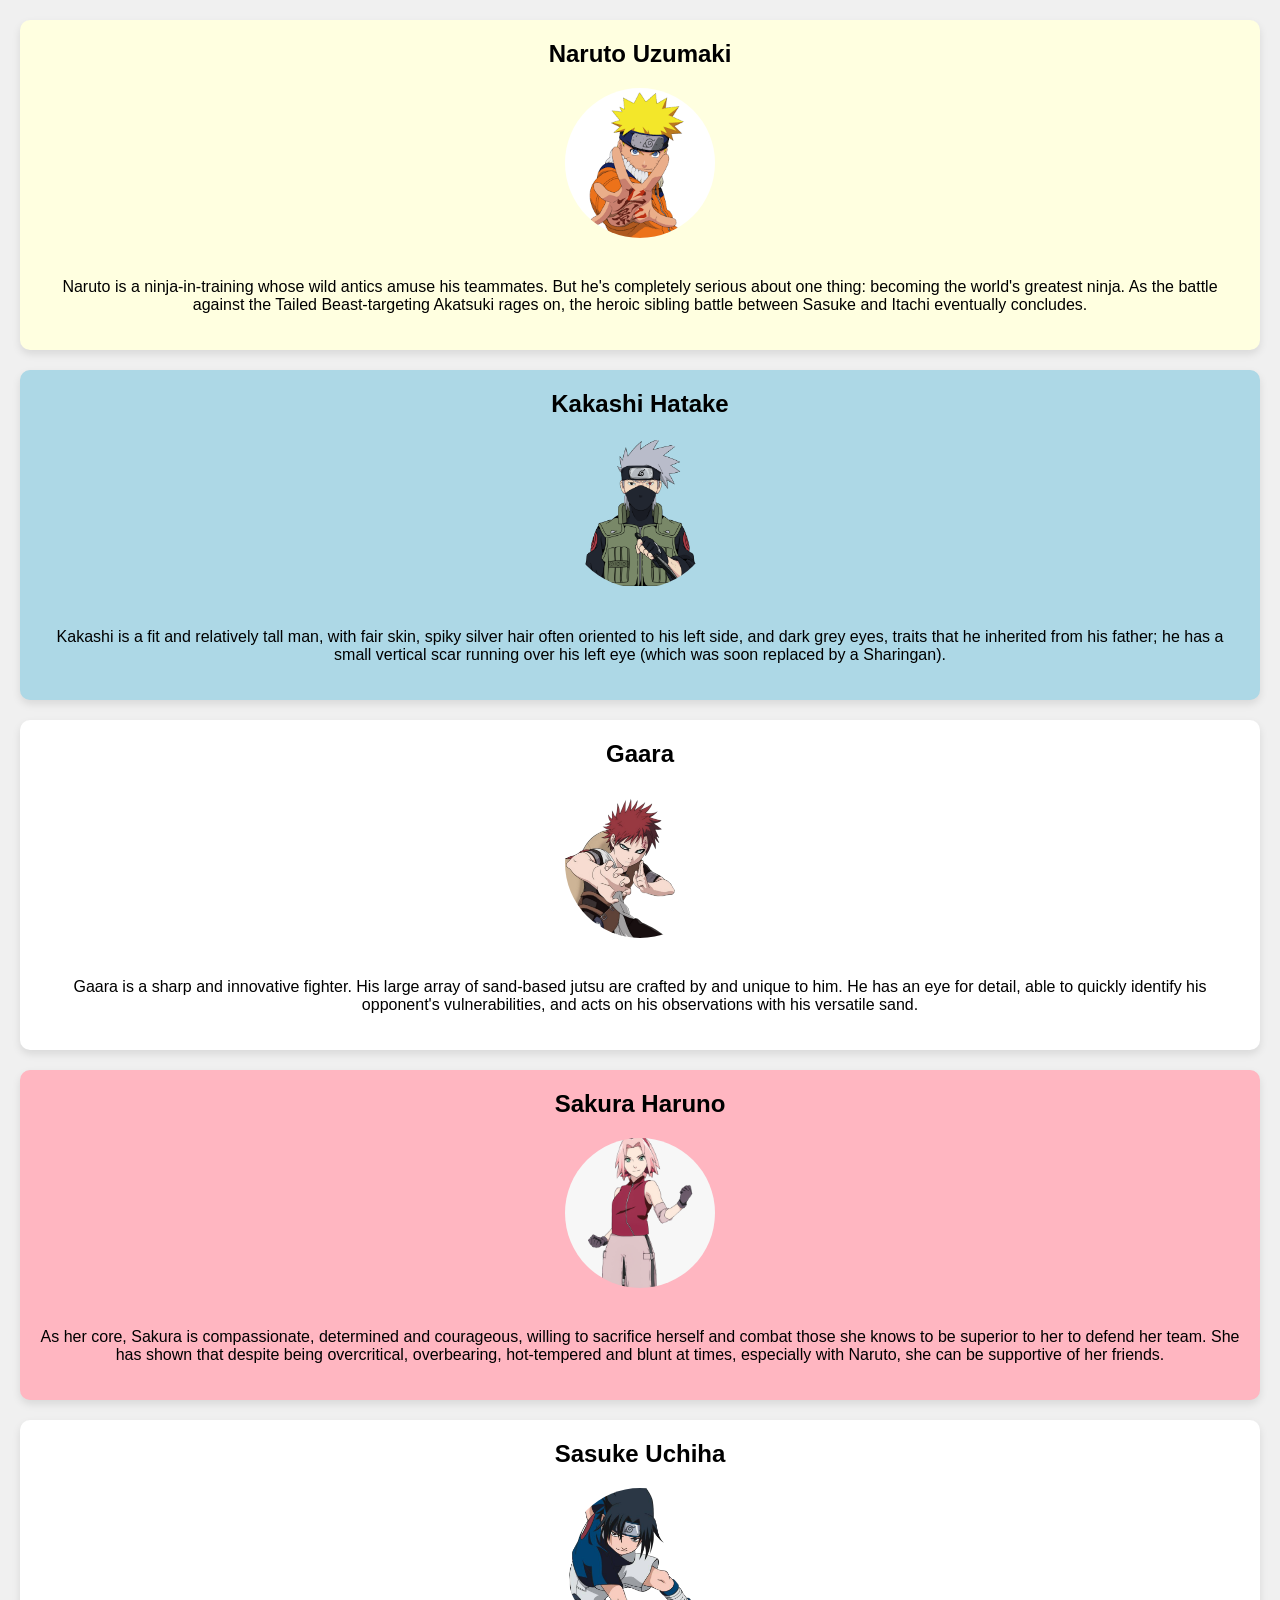
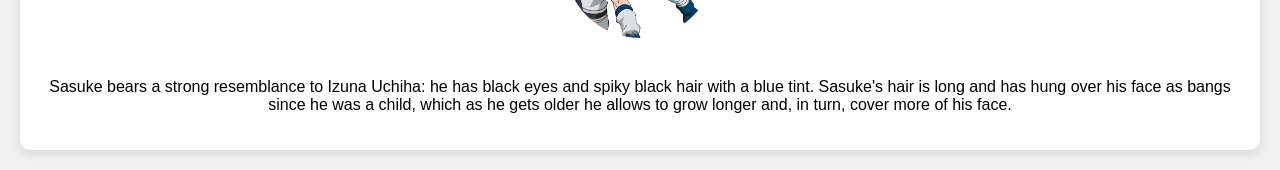
==== commit 0e5f69c0: "Update index.html" ====
--- a/index.html
+++ b/index.html
@@ -20,12 +20,12 @@
         </div>
         <div class="character" style="background-color: lightred;">
             <h2>Gaara</h2>
-            <img src="gaara2.png" alt="Gaara">
+            <img src="gaara 2.png" alt="Gaara">
             <p>Gaara is a sharp and innovative fighter. His large array of sand-based jutsu are crafted by and unique to him. He has an eye for detail, able to quickly identify his opponent's vulnerabilities, and acts on his observations with his versatile sand.</p>
         </div>
         <div class="character" style="background-color: lightpink;">
             <h2>Sakura Haruno</h2>
-            <img src="sakura2.png" alt="Sakura Haruno">
+            <img src="sakura 2.png" alt="Sakura Haruno">
             <p>As her core, Sakura is compassionate, determined and courageous, willing to sacrifice herself and combat those she knows to be superior to her to defend her team. She has shown that despite being overcritical, overbearing, hot-tempered and blunt at times, especially with Naruto, she can be supportive of her friends.</p>
         </div>
         <div class="character" style="background-color: lightpurple;">
